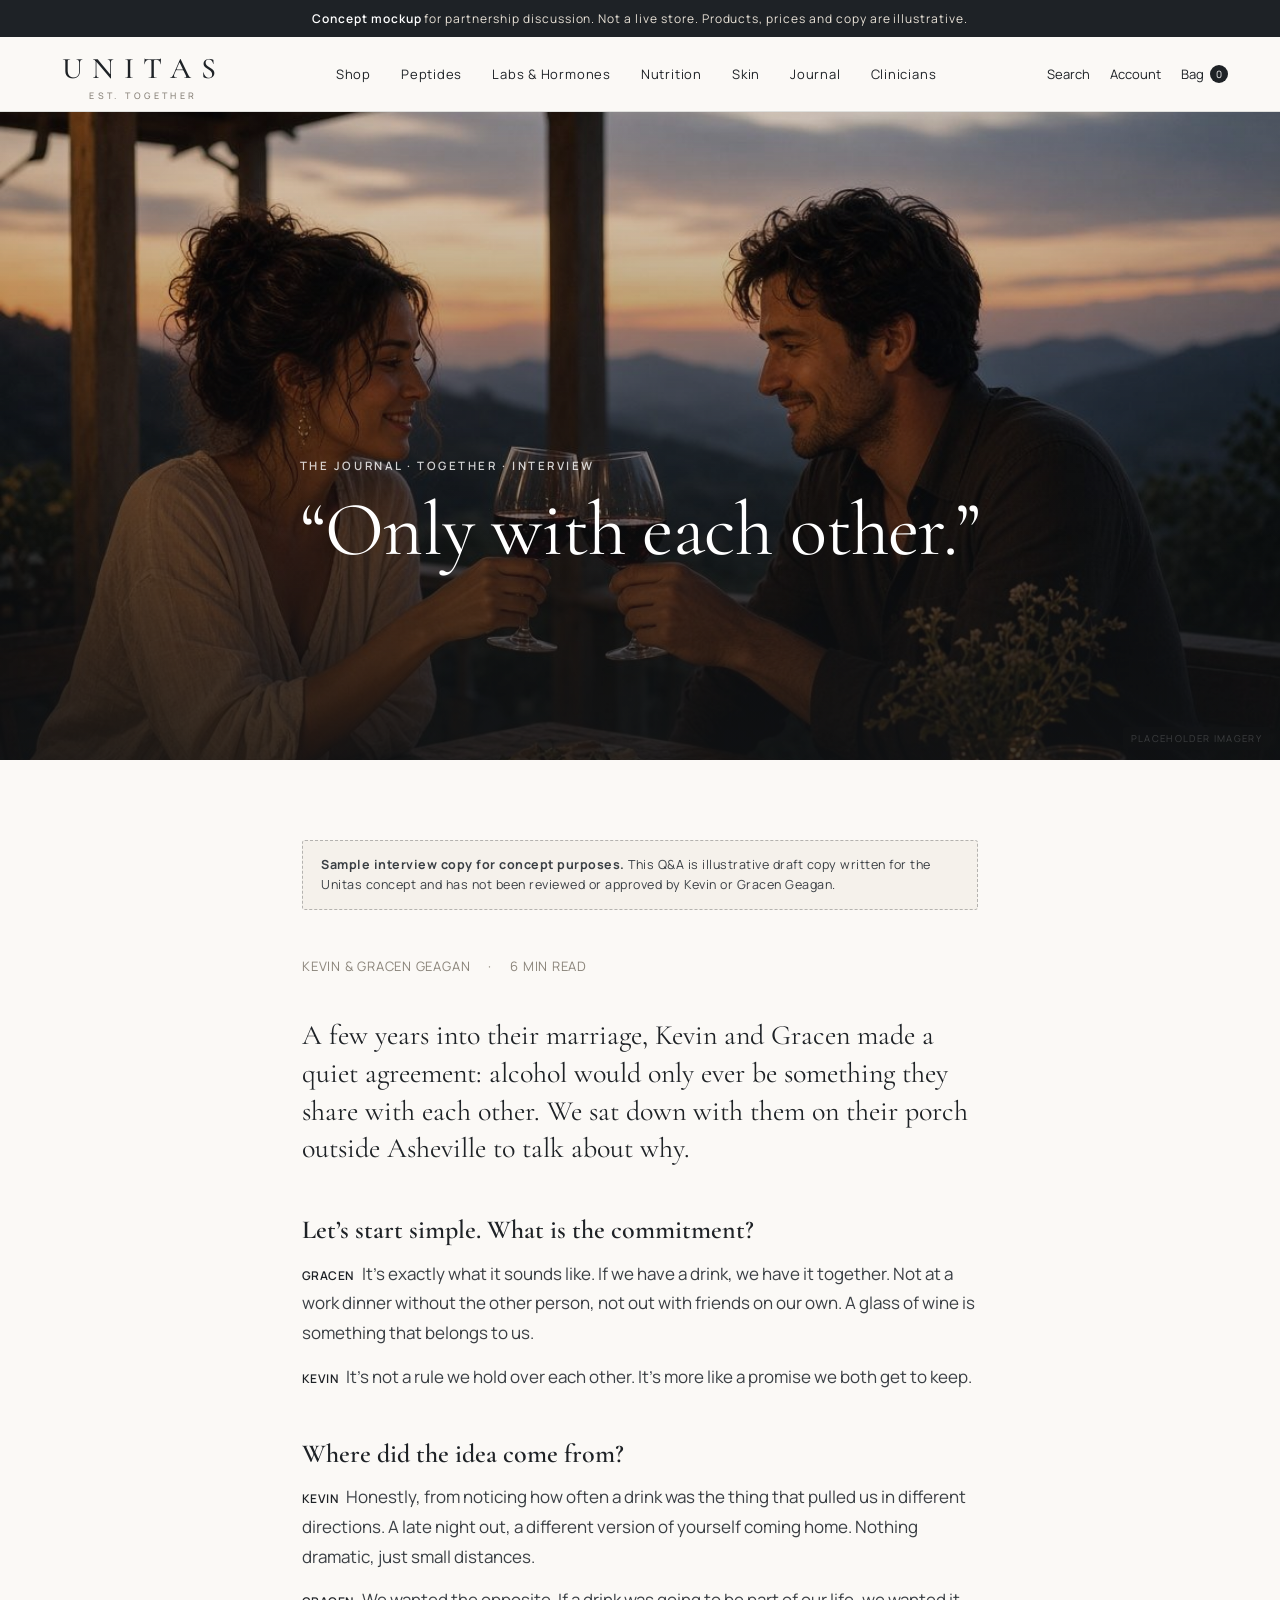
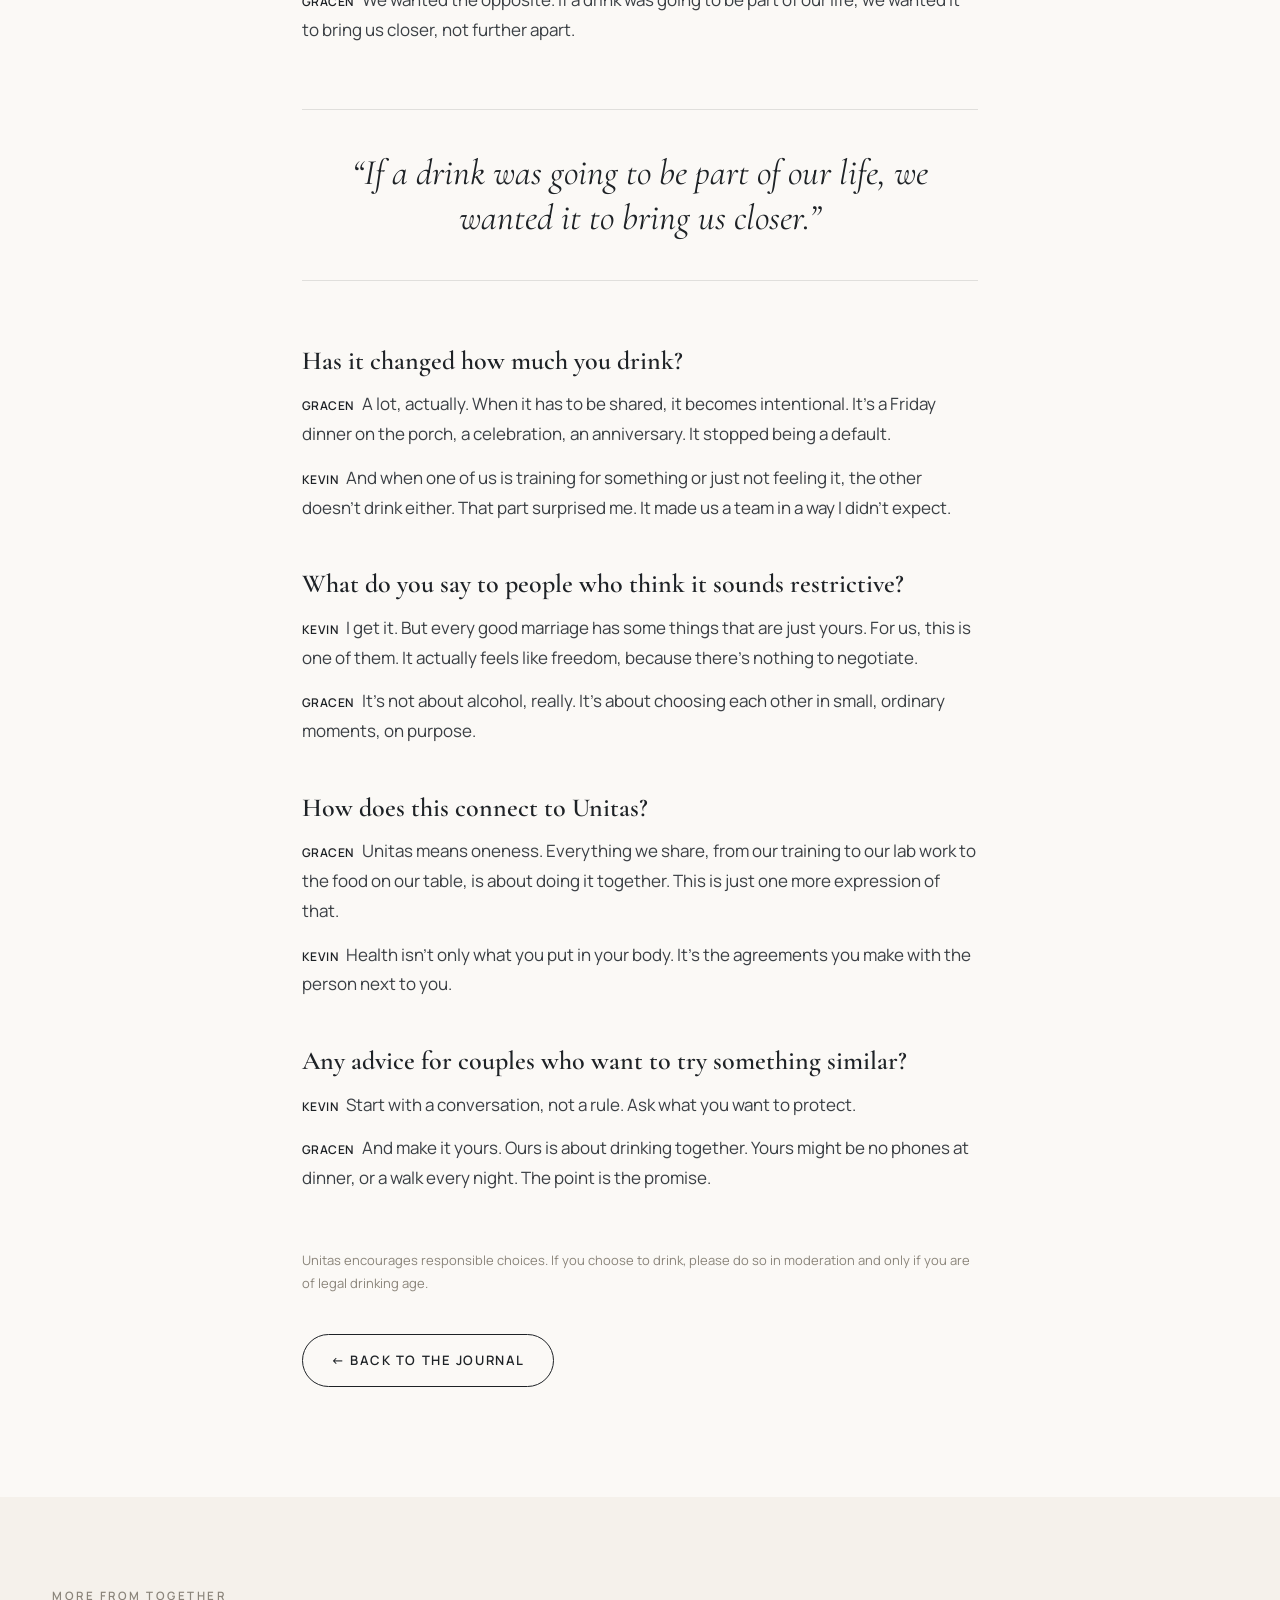
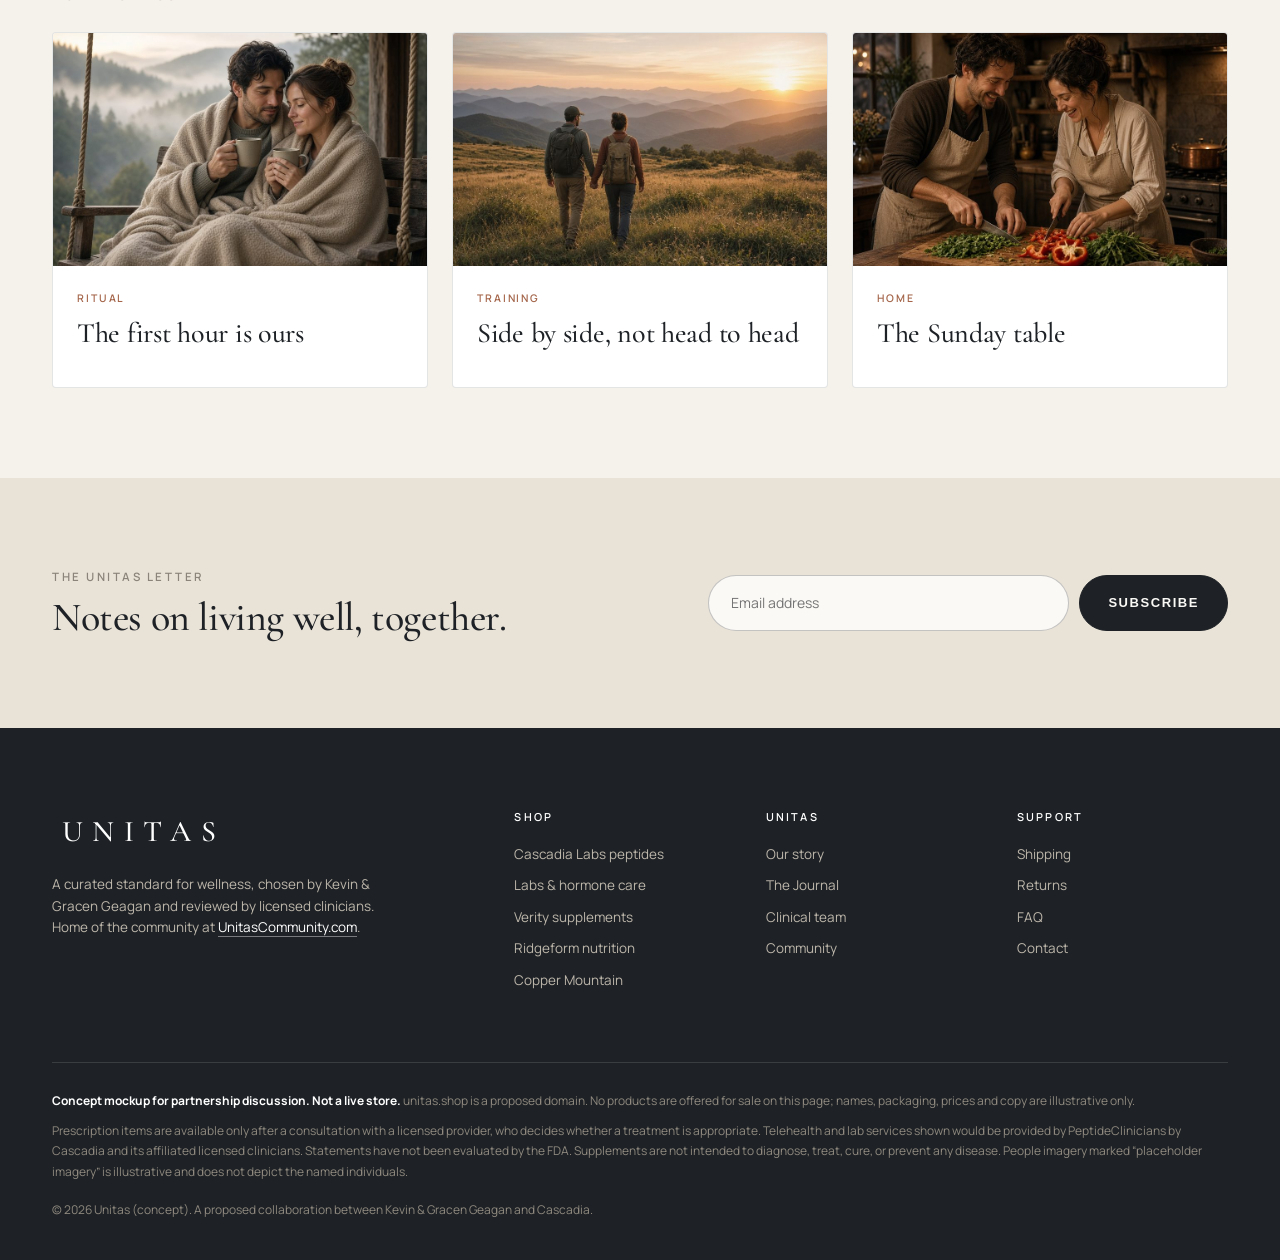
==== journal/together.html @ 26665a1e "Unitas concept mockup" ====
<!doctype html>
<html lang="en"><head>
<meta charset="utf-8"><meta name="viewport" content="width=device-width,initial-scale=1">
<meta name="robots" content="noindex,nofollow">
<title>“Only with each other.” · Kevin & Gracen · Unitas Journal (concept)</title>
<meta name="description" content="Unitas: a curated wellness concept. Concept mockup for partnership discussion.">
<link rel="preconnect" href="https://fonts.googleapis.com"><link rel="preconnect" href="https://fonts.gstatic.com" crossorigin>
<link href="https://fonts.googleapis.com/css2?family=Cormorant+Garamond:ital,wght@0,400;0,500;0,600;1,400;1,500&family=Manrope:wght@400;500;600&display=swap" rel="stylesheet">
<link rel="stylesheet" href="../styles.css">
<link rel="icon" href="data:image/svg+xml,%3Csvg xmlns='http://www.w3.org/2000/svg' viewBox='0 0 64 64'%3E%3Crect width='64' height='64' rx='14' fill='%231E2226'/%3E%3Ctext x='32' y='44' font-family='Georgia' font-size='34' fill='%23F5F1EB' text-anchor='middle'%3EU%3C/text%3E%3C/svg%3E">
</head><body>
<div class="concept"><b>Concept mockup</b> for partnership discussion. Not a live store. Products, prices and copy are illustrative.</div>
<header class="nav"><div class="wrap">
  <a class="logo" href="../index.html">UNITAS<small>EST. TOGETHER</small></a>
  <nav><a href="../index.html#shop">Shop</a><a href="../index.html#peptides">Peptides</a><a href="../index.html#labs">Labs &amp; Hormones</a><a href="../index.html#nutrition">Nutrition</a><a href="../index.html#skin">Skin</a><a href="../index.html#journal">Journal</a><a href="../index.html#team">Clinicians</a></nav>
  <div class="icons"><a href="#">Search</a><a href="#">Account</a><a class="cart" href="#">Bag <span>0</span></a></div>
</div></header>

<section class="article-hero"><img src="../img/journal-together.jpg" alt="A couple sharing a candlelit dinner on a porch at dusk">
<div class="wrap"><div class="eyebrow">The Journal · Together · Interview</div><h1>“Only with each other.”</h1></div><span class="ph">Placeholder imagery</span></section>
<article class="article">
<div class="samplebox"><b>Sample interview copy for concept purposes.</b> This Q&amp;A is illustrative draft copy written for the Unitas concept and has not been reviewed or approved by Kevin or Gracen Geagan.</div>
<div class="byline"><span>KEVIN &amp; GRACEN GEAGAN</span><span>·</span><span>6 MIN READ</span></div>
<p class="intro">A few years into their marriage, Kevin and Gracen made a quiet agreement: alcohol would only ever be something they share with each other. We sat down with them on their porch outside Asheville to talk about why.</p>

<p class="q">Let’s start simple. What is the commitment?</p>
<p class="a"><b>Gracen</b>It’s exactly what it sounds like. If we have a drink, we have it together. Not at a work dinner without the other person, not out with friends on our own. A glass of wine is something that belongs to us.</p>
<p class="a"><b>Kevin</b>It’s not a rule we hold over each other. It’s more like a promise we both get to keep.</p>

<p class="q">Where did the idea come from?</p>
<p class="a"><b>Kevin</b>Honestly, from noticing how often a drink was the thing that pulled us in different directions. A late night out, a different version of yourself coming home. Nothing dramatic, just small distances.</p>
<p class="a"><b>Gracen</b>We wanted the opposite. If a drink was going to be part of our life, we wanted it to bring us closer, not further apart.</p>

<div class="pull">“If a drink was going to be part of our life, we wanted it to bring us closer.”</div>

<p class="q">Has it changed how much you drink?</p>
<p class="a"><b>Gracen</b>A lot, actually. When it has to be shared, it becomes intentional. It’s a Friday dinner on the porch, a celebration, an anniversary. It stopped being a default.</p>
<p class="a"><b>Kevin</b>And when one of us is training for something or just not feeling it, the other doesn’t drink either. That part surprised me. It made us a team in a way I didn’t expect.</p>

<p class="q">What do you say to people who think it sounds restrictive?</p>
<p class="a"><b>Kevin</b>I get it. But every good marriage has some things that are just yours. For us, this is one of them. It actually feels like freedom, because there’s nothing to negotiate.</p>
<p class="a"><b>Gracen</b>It’s not about alcohol, really. It’s about choosing each other in small, ordinary moments, on purpose.</p>

<p class="q">How does this connect to Unitas?</p>
<p class="a"><b>Gracen</b>Unitas means oneness. Everything we share, from our training to our lab work to the food on our table, is about doing it together. This is just one more expression of that.</p>
<p class="a"><b>Kevin</b>Health isn’t only what you put in your body. It’s the agreements you make with the person next to you.</p>

<p class="q">Any advice for couples who want to try something similar?</p>
<p class="a"><b>Kevin</b>Start with a conversation, not a rule. Ask what you want to protect.</p>
<p class="a"><b>Gracen</b>And make it yours. Ours is about drinking together. Yours might be no phones at dinner, or a walk every night. The point is the promise.</p>

<p class="a" style="margin-top:56px;font-size:13px;color:var(--stone)">Unitas encourages responsible choices. If you choose to drink, please do so in moderation and only if you are of legal drinking age.</p>
<div style="margin-top:40px"><a class="btn btn-ghost" href="../index.html#journal">← Back to the Journal</a></div>
</article>
<section class="more"><div class="wrap"><div class="eyebrow" style="margin-bottom:26px">More from Together</div>
<div class="more grid3" style="padding:0;background:none">
<a class="jfeature" href="#"><div class="im"><img src="../img/journal-morning.jpg" alt=""></div><div class="tx" style="padding:24px"><div class="tag">Ritual</div><h3 style="font-size:28px">The first hour is ours</h3></div></a>
<a class="jfeature" href="#"><div class="im"><img src="../img/journal-trail.jpg" alt=""></div><div class="tx" style="padding:24px"><div class="tag">Training</div><h3 style="font-size:28px">Side by side, not head to head</h3></div></a>
<a class="jfeature" href="#"><div class="im"><img src="../img/journal-kitchen.jpg" alt=""></div><div class="tx" style="padding:24px"><div class="tag">Home</div><h3 style="font-size:28px">The Sunday table</h3></div></a>
</div></div></section>

<section class="news"><div class="wrap">
  <div><div class="eyebrow">The Unitas Letter</div><h2 style="font-size:40px;margin-top:10px">Notes on living well, together.</h2></div>
  <form onsubmit="event.preventDefault();this.querySelector('button').textContent='Thank you';"><input type="email" placeholder="Email address" aria-label="Email address"><button class="btn btn-dark" type="submit">Subscribe</button></form>
</div></section>
<footer><div class="wrap">
  <div class="cols">
    <div><a class="logo" href="../index.html">UNITAS</a><p style="margin-top:18px;max-width:340px">A curated standard for wellness, chosen by Kevin &amp; Gracen Geagan and reviewed by licensed clinicians. Home of the community at <a href="https://unitascommunity.com" style="color:#fff;border-bottom:1px solid rgba(255,255,255,.4)">UnitasCommunity.com</a>.</p></div>
    <div><h5>Shop</h5><ul><li>Cascadia Labs peptides</li><li>Labs &amp; hormone care</li><li>Verity supplements</li><li>Ridgeform nutrition</li><li>Copper Mountain</li></ul></div>
    <div><h5>Unitas</h5><ul><li>Our story</li><li>The Journal</li><li>Clinical team</li><li>Community</li></ul></div>
    <div><h5>Support</h5><ul><li>Shipping</li><li>Returns</li><li>FAQ</li><li>Contact</li></ul></div>
  </div>
  <div class="legal">
    <p><b style="color:#fff">Concept mockup for partnership discussion. Not a live store.</b> unitas.shop is a proposed domain. No products are offered for sale on this page; names, packaging, prices and copy are illustrative only.</p>
    <p>Prescription items are available only after a consultation with a licensed provider, who decides whether a treatment is appropriate. Telehealth and lab services shown would be provided by PeptideClinicians by Cascadia and its affiliated licensed clinicians. Statements have not been evaluated by the FDA. Supplements are not intended to diagnose, treat, cure, or prevent any disease. People imagery marked “placeholder imagery” is illustrative and does not depict the named individuals.</p>
    <p style="margin-top:18px">© 2026 Unitas (concept). A proposed collaboration between Kevin &amp; Gracen Geagan and Cascadia.</p>
  </div>
</div></footer>
<script>
const io=new IntersectionObserver(es=>es.forEach(e=>{if(e.isIntersecting){e.target.classList.add('in');io.unobserve(e.target)}}),{threshold:.12});
document.querySelectorAll('.reveal').forEach(el=>io.observe(el));
</script>
</body></html>
---- styles.css ----
:root{
  --bone:#F5F1EB; --paper:#FBF9F6; --sand:#E9E2D7; --stone:#8A847A; --ink:#1E2226; --ink2:#3A3F44;
  --slate:#56605E; --copper:#A4654A; --navy:#093260; --line:rgba(30,34,38,.12);
  --serif:"Cormorant Garamond",Georgia,serif; --sans:"Manrope",system-ui,-apple-system,Segoe UI,sans-serif;
}
*{box-sizing:border-box;margin:0;padding:0}
html{scroll-behavior:smooth}
body{background:var(--paper);color:var(--ink);font-family:var(--sans);font-size:16px;line-height:1.6;-webkit-font-smoothing:antialiased}
img{display:block;max-width:100%}
a{color:inherit;text-decoration:none}
.wrap{max-width:1240px;margin:0 auto;padding:0 32px}
.eyebrow{font-size:11.5px;letter-spacing:.22em;text-transform:uppercase;color:var(--stone);font-weight:600}
h1,h2,h3,h4{font-family:var(--serif);font-weight:500;letter-spacing:-.01em;line-height:1.05}
h2{font-size:clamp(36px,4.4vw,58px)}
h3{font-size:28px}
p.lede{font-size:18px;color:var(--ink2);max-width:560px}
.btn{display:inline-flex;align-items:center;gap:10px;padding:15px 28px;border-radius:999px;font-size:13px;letter-spacing:.12em;text-transform:uppercase;font-weight:600;transition:all .3s ease;border:1px solid var(--ink)}
.btn-dark{background:var(--ink);color:var(--paper)}
.btn-dark:hover{background:transparent;color:var(--ink)}
.btn-light{border-color:rgba(255,255,255,.7);color:#fff}
.btn-light:hover{background:#fff;color:var(--ink)}
.btn-ghost{background:transparent}
.btn-ghost:hover{background:var(--ink);color:var(--paper)}
.ph{position:absolute;right:10px;bottom:10px;font-size:9.5px;letter-spacing:.14em;text-transform:uppercase;background:rgba(20,22,24,.45);color:rgba(255,255,255,.85);padding:4px 8px;border-radius:3px;backdrop-filter:blur(4px)}
.rel{position:relative}

/* concept banner */
.concept{background:var(--ink);color:#E9E2D7;font-size:12px;letter-spacing:.08em;text-align:center;padding:9px 16px}
.concept b{color:#fff;font-weight:600}

/* nav */
header.nav{position:sticky;top:0;z-index:50;background:rgba(251,249,246,.88);backdrop-filter:saturate(1.4) blur(14px);border-bottom:1px solid var(--line)}
.nav .wrap{display:flex;align-items:center;justify-content:space-between;height:74px}
.logo{font-family:var(--serif);font-size:30px;letter-spacing:.32em;font-weight:500;padding-left:.32em}
.logo small{display:block;font-family:var(--sans);font-size:9px;letter-spacing:.38em;color:var(--stone);text-align:center;margin-top:-4px}
.nav nav{display:flex;gap:30px;font-size:13px;letter-spacing:.06em}
.nav nav a{position:relative;padding:4px 0}
.nav nav a:after{content:"";position:absolute;left:0;bottom:-2px;width:0;height:1px;background:var(--ink);transition:width .3s}
.nav nav a:hover:after{width:100%}
.nav .icons{display:flex;gap:20px;align-items:center;font-size:13px}
.cart{display:inline-flex;align-items:center;gap:6px}
.cart span{background:var(--ink);color:#fff;border-radius:50%;width:18px;height:18px;font-size:10px;display:grid;place-items:center}

/* hero */
.hero{position:relative;min-height:88vh;display:flex;align-items:flex-end;color:#fff;overflow:hidden}
.hero img.bg{position:absolute;inset:0;width:100%;height:100%;object-fit:cover;object-position:60% 40%;transform:scale(1.04);animation:slowzoom 18s ease-out forwards}
@keyframes slowzoom{to{transform:scale(1)}}
.hero:before{content:"";position:absolute;inset:0;background:linear-gradient(90deg,rgba(18,20,22,.62) 0%,rgba(18,20,22,.25) 45%,rgba(18,20,22,0) 70%),linear-gradient(0deg,rgba(18,20,22,.45),transparent 40%);z-index:1}
.hero .wrap{position:relative;z-index:2;padding-bottom:96px;width:100%}
.hero .eyebrow{color:rgba(255,255,255,.8)}
.hero h1{font-size:clamp(54px,8vw,112px);margin:18px 0 22px;max-width:760px;font-weight:400}
.hero h1 em{font-style:italic}
.hero p{font-size:19px;max-width:500px;color:rgba(255,255,255,.88);margin-bottom:34px}
.hero .ctas{display:flex;gap:14px;flex-wrap:wrap}
.hero .btn-dark{background:#fff;color:var(--ink);border-color:#fff}
.hero .btn-dark:hover{background:transparent;color:#fff}

/* marquee brands */
.brands{border-bottom:1px solid var(--line);background:var(--bone)}
.brands .wrap{display:flex;justify-content:space-between;align-items:center;gap:24px;padding-top:26px;padding-bottom:26px;flex-wrap:wrap}
.brands span{font-family:var(--serif);font-size:22px;color:var(--ink2);letter-spacing:.06em}
.brands span.sans{font-family:var(--sans);font-size:14px;letter-spacing:.32em;font-weight:500}
.brands .dot{width:4px;height:4px;border-radius:50%;background:var(--stone);opacity:.5}

section{padding:120px 0}
.sec-head{display:flex;justify-content:space-between;align-items:flex-end;gap:40px;margin-bottom:56px;flex-wrap:wrap}
.sec-head h2{margin-top:14px;max-width:640px}
.sec-head p{max-width:420px;color:var(--ink2)}

/* categories */
.cats{display:grid;grid-template-columns:repeat(5,1fr);gap:18px}
.cat{position:relative;border-radius:4px;overflow:hidden;aspect-ratio:3/4;background:var(--sand)}
.cat img{width:100%;height:100%;object-fit:cover;transition:transform 1.2s cubic-bezier(.2,.7,.2,1)}
.cat:hover img{transform:scale(1.06)}
.cat .lab{position:absolute;left:0;right:0;bottom:0;padding:22px 20px;color:#fff;background:linear-gradient(0deg,rgba(18,20,22,.7),transparent)}
.cat .lab h4{font-size:26px}
.cat .lab small{font-size:11px;letter-spacing:.18em;text-transform:uppercase;opacity:.85}

/* founders */
.founders{background:var(--bone)}
.split{display:grid;grid-template-columns:1.1fr 1fr;gap:80px;align-items:center}
.split .img{border-radius:4px;overflow:hidden;position:relative}
.split .img img{width:100%;aspect-ratio:4/3.4;object-fit:cover}
.sig{font-family:var(--serif);font-style:italic;font-size:30px;margin-top:28px}
.stats{display:flex;gap:44px;margin-top:40px;padding-top:30px;border-top:1px solid var(--line)}
.stats b{font-family:var(--serif);font-size:42px;font-weight:500;display:block;line-height:1}
.stats small{font-size:12px;letter-spacing:.1em;text-transform:uppercase;color:var(--stone)}

/* product grid */
.grid{display:grid;grid-template-columns:repeat(4,1fr);gap:22px}
.card{background:#fff;border:1px solid var(--line);border-radius:4px;overflow:hidden;transition:transform .4s,box-shadow .4s;display:flex;flex-direction:column}
.card:hover{transform:translateY(-4px);box-shadow:0 20px 40px -24px rgba(30,34,38,.35)}
.card .thumb{background:linear-gradient(180deg,#F1ECE4,#E6DED2);aspect-ratio:1/1;display:grid;place-items:center;position:relative}
.card .thumb svg{height:78%}
.card .body{padding:20px 20px 22px;display:flex;flex-direction:column;flex:1}
.card .body h4{font-size:24px;margin-bottom:4px}
.card .body .kind{font-size:11px;letter-spacing:.16em;text-transform:uppercase;color:var(--stone);margin-bottom:10px}
.card .body p{font-size:13.5px;color:var(--ink2);flex:1}
.card .row{display:flex;justify-content:space-between;align-items:center;margin-top:16px;padding-top:14px;border-top:1px solid var(--line);font-size:14px}
.card .row a{font-size:11px;letter-spacing:.16em;text-transform:uppercase;font-weight:600;border-bottom:1px solid var(--ink);padding-bottom:2px}
.badge{position:absolute;top:12px;left:12px;font-size:9.5px;letter-spacing:.16em;text-transform:uppercase;background:var(--ink);color:#fff;padding:5px 8px;border-radius:2px}
.notice{margin-top:34px;font-size:13px;color:var(--ink2);border-left:2px solid var(--copper);padding:12px 18px;background:var(--bone);max-width:880px}
.banner-img{border-radius:4px;overflow:hidden;margin-bottom:44px;position:relative}
.banner-img img{width:100%;aspect-ratio:21/8;object-fit:cover}
.banner-img .cap{position:absolute;left:36px;bottom:30px;color:var(--ink);background:rgba(251,249,246,.85);backdrop-filter:blur(8px);padding:18px 24px;border-radius:3px;max-width:420px}
.banner-img .cap b{font-family:var(--serif);font-size:26px;font-weight:500;display:block}
.banner-img .cap small{font-size:13px;color:var(--ink2)}

/* PeptideClinicians */
.pc{background:#EEF2F6}
.pc .brandmark{display:flex;align-items:center;gap:14px;color:var(--navy)}
.pc .brandmark img{width:58px}
.pc .brandmark strong{font-family:var(--serif);font-size:34px;font-weight:600;letter-spacing:.005em;display:block;line-height:1}
.pc .brandmark small{font-size:12px;letter-spacing:.2em;text-transform:uppercase;color:#4d6280}
.pc h2{color:var(--navy)}
.pc .svc{display:grid;grid-template-columns:repeat(3,1fr);gap:20px;margin-top:50px}
.pc .s{background:#fff;border:1px solid #c9d3e0;border-radius:4px;padding:30px 28px}
.pc .s h4{font-size:26px;color:var(--navy);margin:10px 0 8px}
.pc .s p{font-size:14px;color:#3b4a5e}
.pc .s .price{margin-top:18px;font-size:14px;color:var(--navy);font-weight:600}
.pc .btn-navy{background:var(--navy);color:#fff;border-color:var(--navy)}
.pc .btn-navy:hover{background:transparent;color:var(--navy)}
.steps{display:flex;gap:30px;margin-top:34px;flex-wrap:wrap}
.steps div{flex:1;min-width:150px;border-top:1px solid #c9d3e0;padding-top:14px;font-size:14px;color:#3b4a5e}
.steps b{display:block;font-family:var(--serif);font-size:22px;color:var(--navy);font-weight:600}

/* brand blocks */
.brandblock .split{grid-template-columns:1fr 1fr}
.brandblock.alt{background:var(--bone)}
.wordmark{font-family:var(--serif);font-size:44px;letter-spacing:.2em;font-weight:500}
.wordmark.sans{font-family:var(--sans);font-size:30px;letter-spacing:.42em;font-weight:500}
.plist{margin-top:30px;border-top:1px solid var(--line)}
.plist div{display:flex;justify-content:space-between;align-items:baseline;padding:16px 0;border-bottom:1px solid var(--line);gap:20px}
.plist b{font-weight:600;font-size:15px}
.plist small{display:block;color:var(--stone);font-size:13px;font-weight:400}
.plist span{font-size:14px;white-space:nowrap}

/* copper */
.copper{background:#1F2226;color:#EDE6DC}
.copper .eyebrow{color:#C79A82}
.copper h2 em{color:#D3A387;font-style:italic}
.copper p.lede{color:#CFC7BC}
.copper .btn{border-color:#EDE6DC;color:#EDE6DC}
.copper .btn:hover{background:#EDE6DC;color:#1F2226}
.copper .img img{aspect-ratio:1/1}

/* ugc */
.ugc{display:grid;grid-template-columns:repeat(4,1fr);gap:16px}
.ugc .tile{position:relative;border-radius:6px;overflow:hidden;aspect-ratio:9/14}
.ugc .tile img{width:100%;height:100%;object-fit:cover;transition:transform 1s}
.ugc .tile:hover img{transform:scale(1.05)}
.ugc .tile .meta{position:absolute;left:14px;right:14px;bottom:14px;color:#fff;font-size:13px;text-shadow:0 1px 8px rgba(0,0,0,.4)}
.ugc .tile .meta b{display:block;font-weight:600}
.ugc .tile:before{content:"";position:absolute;inset:0;background:linear-gradient(0deg,rgba(0,0,0,.55),transparent 45%);z-index:1}
.ugc .tile .meta,.ugc .tile .play,.ugc .tile .handle{z-index:2}
.play{position:absolute;top:14px;right:14px;width:38px;height:38px;border-radius:50%;background:rgba(255,255,255,.25);backdrop-filter:blur(6px);display:grid;place-items:center}
.handle{position:absolute;top:16px;left:14px;color:#fff;font-size:12px;font-weight:600;letter-spacing:.04em}

/* journal */
.journal{background:var(--bone)}
.jgrid{display:grid;grid-template-columns:1.5fr 1fr;gap:28px}
.jfeature{background:#fff;border-radius:4px;overflow:hidden;border:1px solid var(--line);display:flex;flex-direction:column}
.jfeature .im{position:relative}
.jfeature img{width:100%;aspect-ratio:16/10;object-fit:cover}
.jfeature .tx{padding:34px 36px 38px}
.jfeature h3{font-size:40px;margin:12px 0 14px}
.jfeature p{color:var(--ink2)}
.jfeature .read{display:inline-block;margin-top:22px;font-size:12px;letter-spacing:.16em;text-transform:uppercase;font-weight:600;border-bottom:1px solid var(--ink);padding-bottom:3px}
.jside{display:flex;flex-direction:column;gap:22px}
.jcard{display:grid;grid-template-columns:150px 1fr;gap:20px;background:#fff;border:1px solid var(--line);border-radius:4px;overflow:hidden;align-items:center}
.jcard .im{position:relative;height:100%}
.jcard img{width:100%;height:100%;min-height:150px;object-fit:cover}
.jcard .tx{padding:18px 20px 18px 0}
.jcard h4{font-size:23px;margin:6px 0}
.jcard p{font-size:13px;color:var(--ink2)}
.tag{font-size:10.5px;letter-spacing:.18em;text-transform:uppercase;color:var(--copper);font-weight:600}

/* team */
.team{display:grid;grid-template-columns:1fr 1fr;gap:36px}
.member{display:grid;grid-template-columns:1fr;gap:26px;padding:0 0 34px;overflow:hidden;border:1px solid var(--line);border-radius:4px;background:#fff}
.member .im{overflow:hidden;aspect-ratio:4/3;position:relative;background:var(--ink)}
.member > div:last-child{padding:0 34px}
.member img{width:100%;height:100%;object-fit:cover;object-position:center 22%}
.member h3{font-size:32px}
.member .role{font-size:11.5px;letter-spacing:.16em;text-transform:uppercase;color:var(--copper);font-weight:600;margin:8px 0 14px}
.member p{font-size:14.5px;color:var(--ink2)}
.member ul{list-style:none;margin-top:14px;display:flex;flex-wrap:wrap;gap:8px}
.member li{font-size:11.5px;border:1px solid var(--line);padding:5px 10px;border-radius:99px;color:var(--ink2)}

/* testimonials */
.quotes{display:grid;grid-template-columns:repeat(3,1fr);gap:28px}
.quote{padding:34px;border-top:1px solid var(--ink)}
.quote p{font-family:var(--serif);font-size:24px;line-height:1.3}
.quote small{display:block;margin-top:18px;font-size:12px;letter-spacing:.12em;text-transform:uppercase;color:var(--stone)}
.sample{font-size:11px;letter-spacing:.14em;text-transform:uppercase;color:var(--stone);margin-top:26px;text-align:center}

/* community */
.community{position:relative;color:#fff;text-align:center;padding:150px 0;overflow:hidden}
.community img{position:absolute;inset:0;width:100%;height:100%;object-fit:cover}
.community:before{content:"";position:absolute;inset:0;background:rgba(20,22,24,.55);z-index:1}
.community .wrap{position:relative;z-index:2}
.community h2{font-size:clamp(40px,5.5vw,72px);margin:16px auto 20px;max-width:820px;font-weight:400}
.community p{max-width:560px;margin:0 auto 34px;color:rgba(255,255,255,.85);font-size:18px}
.community .eyebrow{color:rgba(255,255,255,.75)}

/* newsletter */
.news{background:var(--sand);padding:90px 0}
.news .wrap{display:flex;justify-content:space-between;align-items:center;gap:40px;flex-wrap:wrap}
.news form{display:flex;gap:10px;flex:1;max-width:520px}
.news input{flex:1;padding:16px 22px;border-radius:999px;border:1px solid rgba(30,34,38,.25);background:var(--paper);font:inherit;font-size:14px}

footer{background:var(--ink);color:#BDB6AB;padding:80px 0 40px;font-size:13.5px}
footer .cols{display:grid;grid-template-columns:2fr 1fr 1fr 1fr;gap:40px;margin-bottom:60px}
footer h5{font-size:11px;letter-spacing:.2em;text-transform:uppercase;color:#fff;margin-bottom:18px;font-weight:600}
footer li{list-style:none;margin-bottom:10px}
footer .logo{color:#fff}
footer .legal{border-top:1px solid rgba(255,255,255,.12);padding-top:28px;font-size:12px;line-height:1.7;color:#8f897f}
footer .legal p+p{margin-top:10px}

/* reveal */
.reveal{opacity:0;transform:translateY(24px);transition:opacity 1s ease,transform 1s ease}
.reveal.in{opacity:1;transform:none}

/* article page */
.article-hero{position:relative;height:72vh;min-height:480px;color:#fff;display:flex;align-items:flex-end;overflow:hidden}
.article-hero img{position:absolute;inset:0;width:100%;height:100%;object-fit:cover}
.article-hero:before{content:"";position:absolute;inset:0;background:linear-gradient(0deg,rgba(18,20,22,.7),rgba(18,20,22,.05) 60%);z-index:1}
.article-hero .wrap{position:relative;z-index:2;padding-bottom:70px}
.article-hero h1{font-size:clamp(44px,6vw,84px);font-weight:400;max-width:900px;margin-top:14px}
.article-hero .eyebrow{color:rgba(255,255,255,.8)}
.article{max-width:740px;margin:0 auto;padding:80px 32px 110px}
.article .samplebox{font-size:12.5px;letter-spacing:.04em;background:var(--bone);border:1px dashed rgba(30,34,38,.3);padding:14px 18px;border-radius:3px;margin-bottom:46px;color:var(--ink2)}
.article .intro{font-family:var(--serif);font-size:28px;line-height:1.35;margin-bottom:46px}
.article .q{font-family:var(--serif);font-size:26px;font-weight:600;margin:46px 0 12px;line-height:1.25}
.article .a{font-size:17px;color:var(--ink2);line-height:1.75}
.article .a b{color:var(--ink);font-weight:600;letter-spacing:.04em;font-size:12px;text-transform:uppercase;margin-right:8px}
.article .a+.a{margin-top:14px}
.pull{font-family:var(--serif);font-style:italic;font-size:36px;line-height:1.25;text-align:center;margin:64px 0;padding:40px 0;border-top:1px solid var(--line);border-bottom:1px solid var(--line)}
.byline{display:flex;gap:18px;align-items:center;font-size:13px;color:var(--stone);margin-bottom:40px;letter-spacing:.06em}
.more{background:var(--bone);padding:90px 0}
.more .grid3{display:grid;grid-template-columns:repeat(3,1fr);gap:24px}

@media(max-width:1080px){
  .cats{grid-template-columns:repeat(3,1fr)}
  .grid{grid-template-columns:repeat(3,1fr)}
  .split,.brandblock .split{grid-template-columns:1fr;gap:44px}
  .jgrid,.team{grid-template-columns:1fr}
  .pc .svc{grid-template-columns:1fr 1fr}
  .nav nav{display:none}
}
@media(max-width:720px){
  .wrap{padding:0 20px}
  section{padding:80px 0}
  .cats,.grid,.ugc{grid-template-columns:1fr 1fr}
  .quotes,.pc .svc,.more .grid3{grid-template-columns:1fr}
  .member{grid-template-columns:1fr}
  .jcard{grid-template-columns:110px 1fr}
  footer .cols{grid-template-columns:1fr 1fr}
  .banner-img .cap{position:static;max-width:none}
  .banner-img img{aspect-ratio:16/9}
}
html,body{overflow-x:hidden}
.article-hero:before{background:linear-gradient(0deg,rgba(18,20,22,.82),rgba(18,20,22,.35) 55%,rgba(18,20,22,.1))}
.article-hero img{object-position:center 30%}
@media(max-width:720px){
  .nav .icons a:not(.cart){display:none}
  .hero{min-height:92vh}
  .hero img.bg{object-position:72% 40%}
  .hero:before{background:linear-gradient(0deg,rgba(18,20,22,.75) 0%,rgba(18,20,22,.35) 55%,rgba(18,20,22,.1))}
  .brands .dot{display:none}
  .brands .wrap{justify-content:center;gap:14px 26px}
  .brands span{font-size:18px}
}
.member .im{aspect-ratio:1/1}
.member img{object-position:center top}
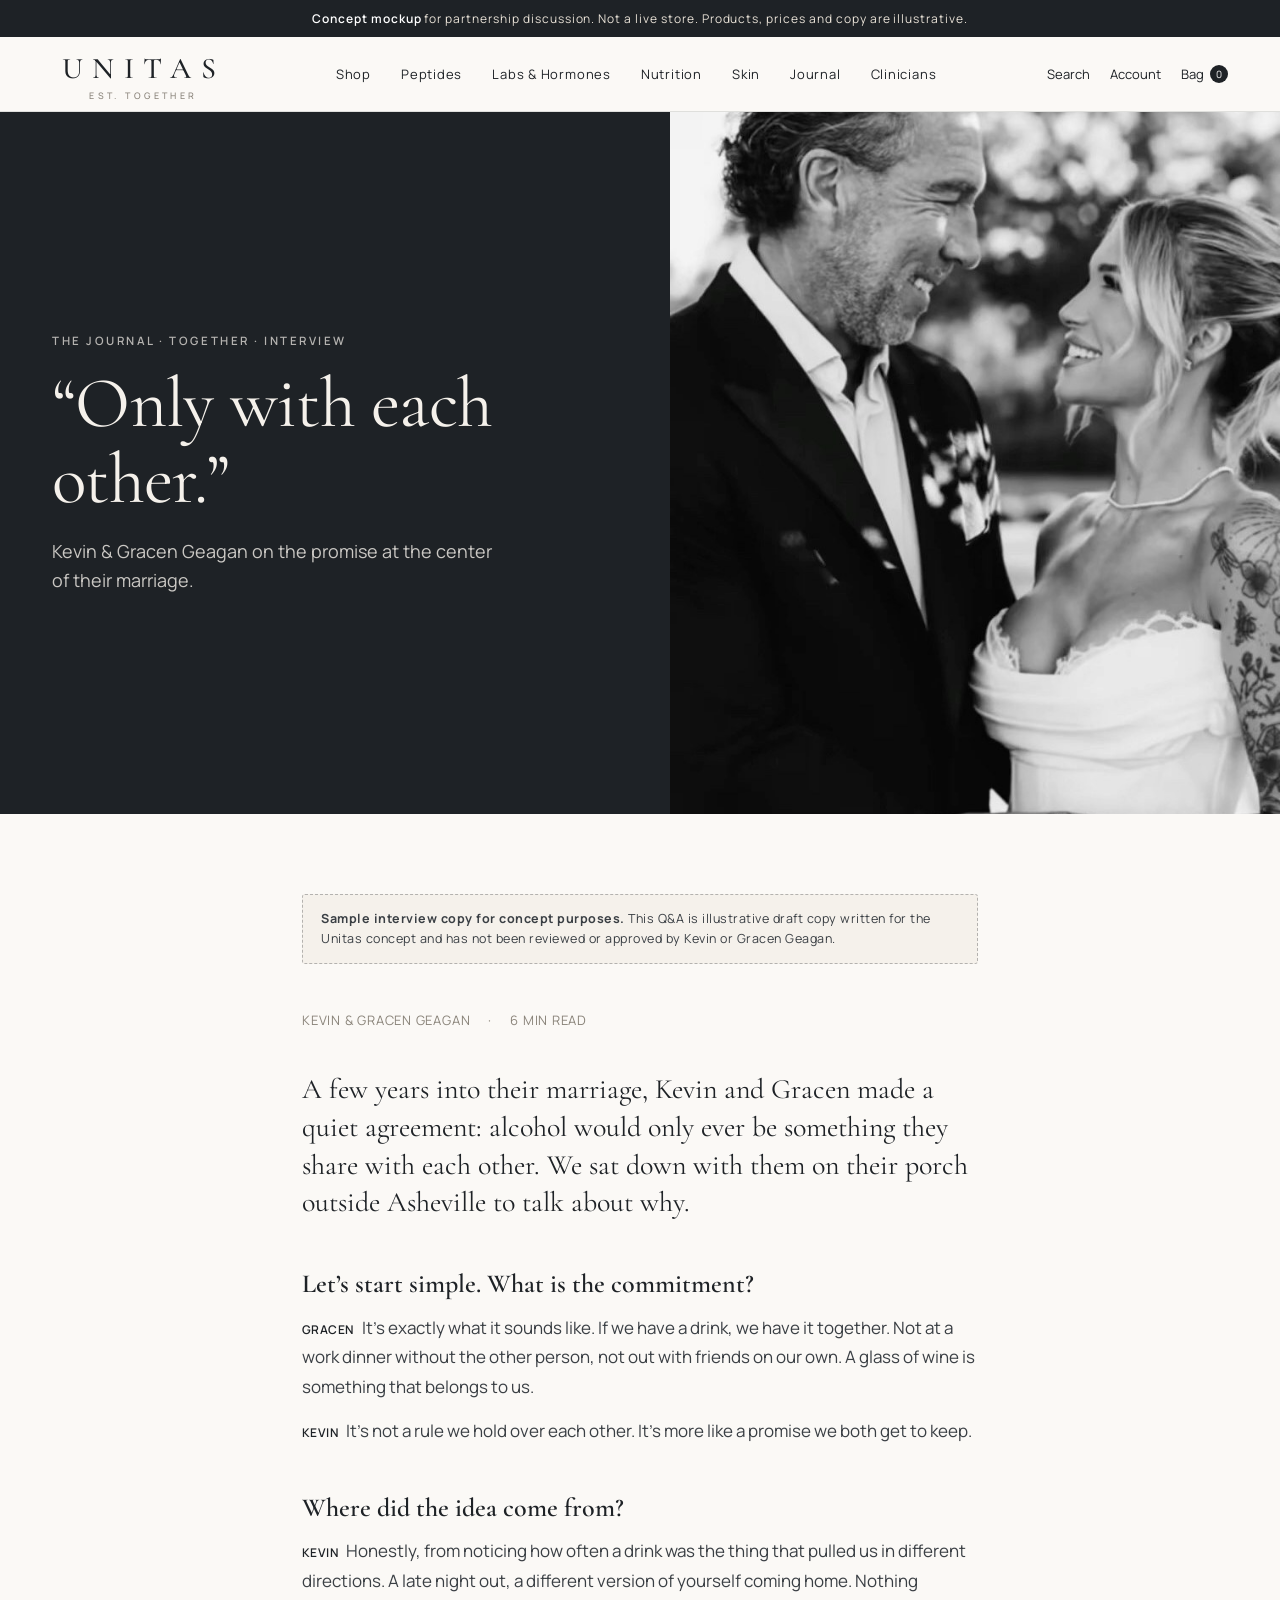
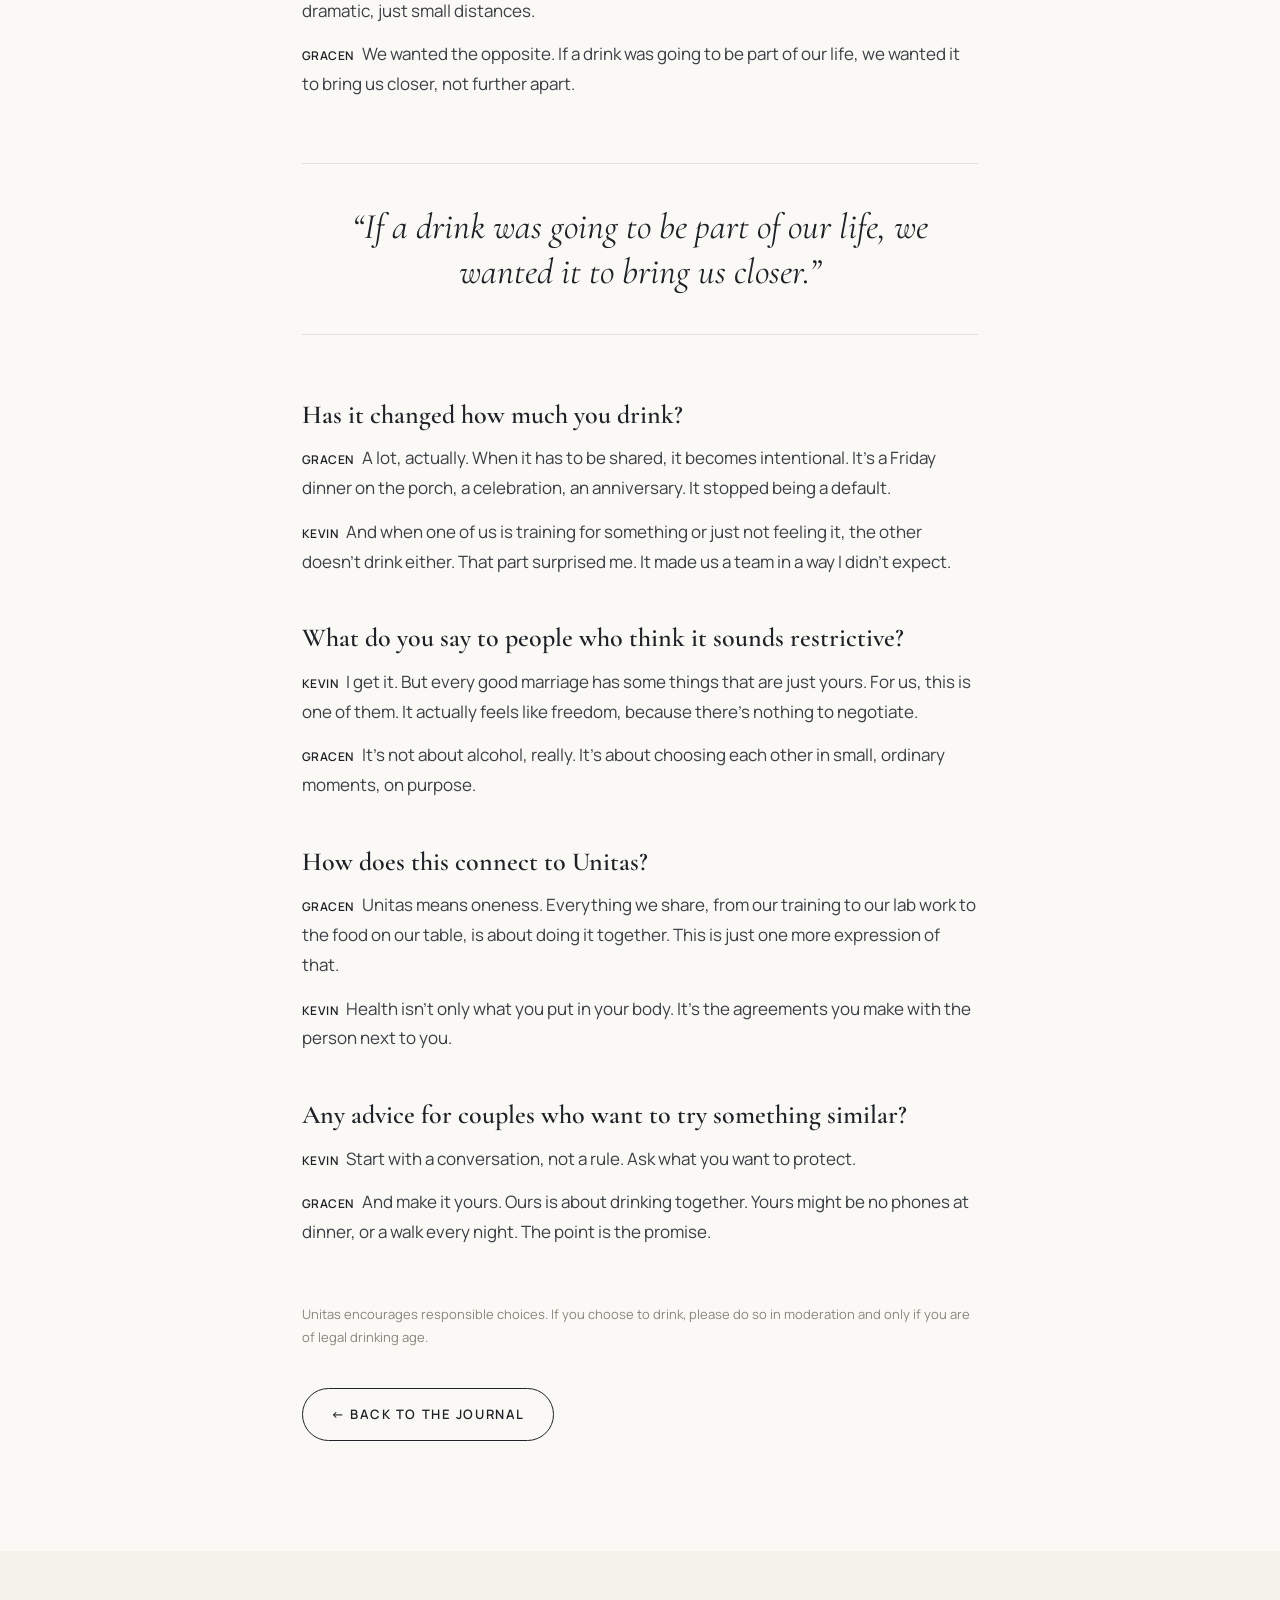
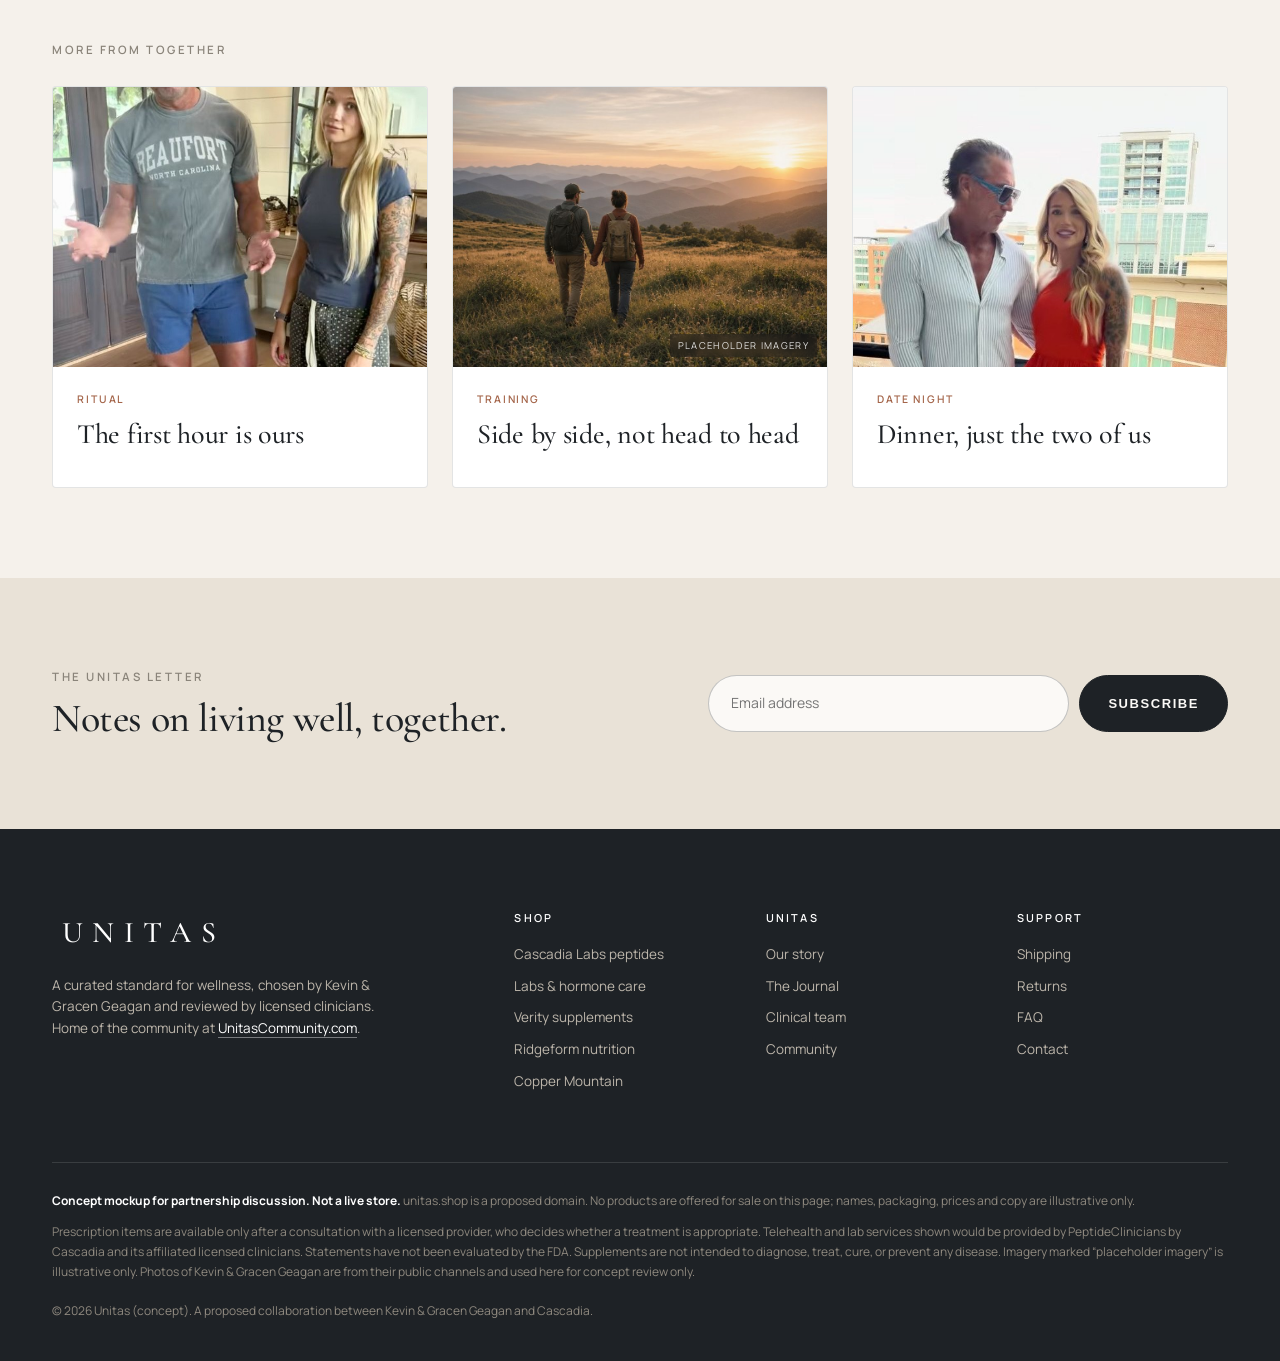
==== commit e6714e9e: "Use real photos of Kevin & Gracen" ====
--- a/journal/together.html
+++ b/journal/together.html
@@ -16,8 +16,7 @@
   <div class="icons"><a href="#">Search</a><a href="#">Account</a><a class="cart" href="#">Bag <span>0</span></a></div>
 </div></header>
 
-<section class="article-hero"><img src="../img/journal-together.jpg" alt="A couple sharing a candlelit dinner on a porch at dusk">
-<div class="wrap"><div class="eyebrow">The Journal · Together · Interview</div><h1>“Only with each other.”</h1></div><span class="ph">Placeholder imagery</span></section>
+<section class="article-split"><div class="tx"><div class="inner"><div class="eyebrow">The Journal · Together · Interview</div><h1>“Only with each other.”</h1><p>Kevin &amp; Gracen Geagan on the promise at the center of their marriage.</p></div></div><div class="im"><img src="../img/kevin-gracen-wedding.jpg" alt="Kevin and Gracen Geagan on their wedding day"></div></section>
 <article class="article">
 <div class="samplebox"><b>Sample interview copy for concept purposes.</b> This Q&amp;A is illustrative draft copy written for the Unitas concept and has not been reviewed or approved by Kevin or Gracen Geagan.</div>
 <div class="byline"><span>KEVIN &amp; GRACEN GEAGAN</span><span>·</span><span>6 MIN READ</span></div>
@@ -54,9 +53,9 @@
 </article>
 <section class="more"><div class="wrap"><div class="eyebrow" style="margin-bottom:26px">More from Together</div>
 <div class="more grid3" style="padding:0;background:none">
-<a class="jfeature" href="#"><div class="im"><img src="../img/journal-morning.jpg" alt=""></div><div class="tx" style="padding:24px"><div class="tag">Ritual</div><h3 style="font-size:28px">The first hour is ours</h3></div></a>
-<a class="jfeature" href="#"><div class="im"><img src="../img/journal-trail.jpg" alt=""></div><div class="tx" style="padding:24px"><div class="tag">Training</div><h3 style="font-size:28px">Side by side, not head to head</h3></div></a>
-<a class="jfeature" href="#"><div class="im"><img src="../img/journal-kitchen.jpg" alt=""></div><div class="tx" style="padding:24px"><div class="tag">Home</div><h3 style="font-size:28px">The Sunday table</h3></div></a>
+<a class="jfeature" href="#"><div class="im"><img src="../img/journal-home-kg.jpg" alt="Kevin and Gracen at home" style="object-position:center 25%"></div><div class="tx" style="padding:24px"><div class="tag">Ritual</div><h3 style="font-size:28px">The first hour is ours</h3></div></a>
+<a class="jfeature" href="#"><div class="im rel"><img src="../img/journal-trail.jpg" alt=""><span class="ph">Placeholder imagery</span></div><div class="tx" style="padding:24px"><div class="tag">Training</div><h3 style="font-size:28px">Side by side, not head to head</h3></div></a>
+<a class="jfeature" href="#"><div class="im"><img src="../img/journal-dinner-kg.jpg" alt="Kevin and Gracen dressed for dinner" style="object-position:center 20%"></div><div class="tx" style="padding:24px"><div class="tag">Date night</div><h3 style="font-size:28px">Dinner, just the two of us</h3></div></a>
 </div></div></section>
 
 <section class="news"><div class="wrap">
@@ -72,7 +71,7 @@
   </div>
   <div class="legal">
     <p><b style="color:#fff">Concept mockup for partnership discussion. Not a live store.</b> unitas.shop is a proposed domain. No products are offered for sale on this page; names, packaging, prices and copy are illustrative only.</p>
-    <p>Prescription items are available only after a consultation with a licensed provider, who decides whether a treatment is appropriate. Telehealth and lab services shown would be provided by PeptideClinicians by Cascadia and its affiliated licensed clinicians. Statements have not been evaluated by the FDA. Supplements are not intended to diagnose, treat, cure, or prevent any disease. People imagery marked “placeholder imagery” is illustrative and does not depict the named individuals.</p>
+    <p>Prescription items are available only after a consultation with a licensed provider, who decides whether a treatment is appropriate. Telehealth and lab services shown would be provided by PeptideClinicians by Cascadia and its affiliated licensed clinicians. Statements have not been evaluated by the FDA. Supplements are not intended to diagnose, treat, cure, or prevent any disease. Imagery marked “placeholder imagery” is illustrative only. Photos of Kevin &amp; Gracen Geagan are from their public channels and used here for concept review only.</p>
     <p style="margin-top:18px">© 2026 Unitas (concept). A proposed collaboration between Kevin &amp; Gracen Geagan and Cascadia.</p>
   </div>
 </div></footer>
--- a/styles.css
+++ b/styles.css
@@ -273,3 +273,31 @@
 }
 .member .im{aspect-ratio:1/1}
 .member img{object-position:center top}
+/* split hero with real photo */
+.hero-split{display:grid;grid-template-columns:1fr 1fr;min-height:calc(100vh - 110px);align-items:stretch;background:#1E2226;color:#F5F1EB}
+.hero-split:before{display:none}
+.hero-split .hero-text{display:flex;align-items:center;padding:80px 0}
+.hero-split .inner{padding:0 64px 0 max(32px,calc((100vw - 1240px)/2 + 32px));max-width:720px}
+.hero-split h1{font-size:clamp(54px,6.6vw,104px);margin:20px 0 24px;font-weight:400}
+.hero-split p{font-size:18px;color:rgba(245,241,235,.82);max-width:460px;margin-bottom:36px}
+.hero-split .hero-img{position:relative;overflow:hidden}
+.hero-split .hero-img img{position:absolute;inset:0;width:100%;height:100%;object-fit:cover;object-position:center 25%;animation:slowzoom 18s ease-out forwards;transform:scale(1.04)}
+.credit{position:absolute;left:18px;bottom:16px;font-size:10.5px;letter-spacing:.18em;text-transform:uppercase;color:rgba(255,255,255,.85);z-index:2}
+.founders-img img{aspect-ratio:4/5!important;object-position:center 30%}
+.split .founders-img{max-width:520px;justify-self:center;width:100%}
+.jfeature img{aspect-ratio:4/3}
+.article-split{display:grid;grid-template-columns:1.1fr 1fr;background:#1E2226;color:#F5F1EB;min-height:78vh}
+.article-split .tx{display:flex;align-items:center}
+.article-split .inner{padding:80px 64px 80px max(32px,calc((100vw - 1240px)/2 + 32px))}
+.article-split h1{font-size:clamp(46px,5.6vw,86px);font-weight:400;margin:16px 0 20px}
+.article-split p{color:rgba(245,241,235,.8);font-size:18px;max-width:440px}
+.article-split .eyebrow{color:rgba(245,241,235,.7)}
+.article-split .im{position:relative;overflow:hidden;min-height:420px}
+.article-split .im img{position:absolute;inset:0;width:100%;height:100%;object-fit:cover;object-position:center 30%}
+@media(max-width:900px){
+  .hero-split,.article-split{grid-template-columns:1fr}
+  .hero-split .hero-img{min-height:72vh;order:-1}
+  .hero-split .inner,.article-split .inner{padding:48px 24px}
+  .article-split .im{min-height:60vh;order:-1}
+}
+.hero-split,.article-split{padding:0!important}
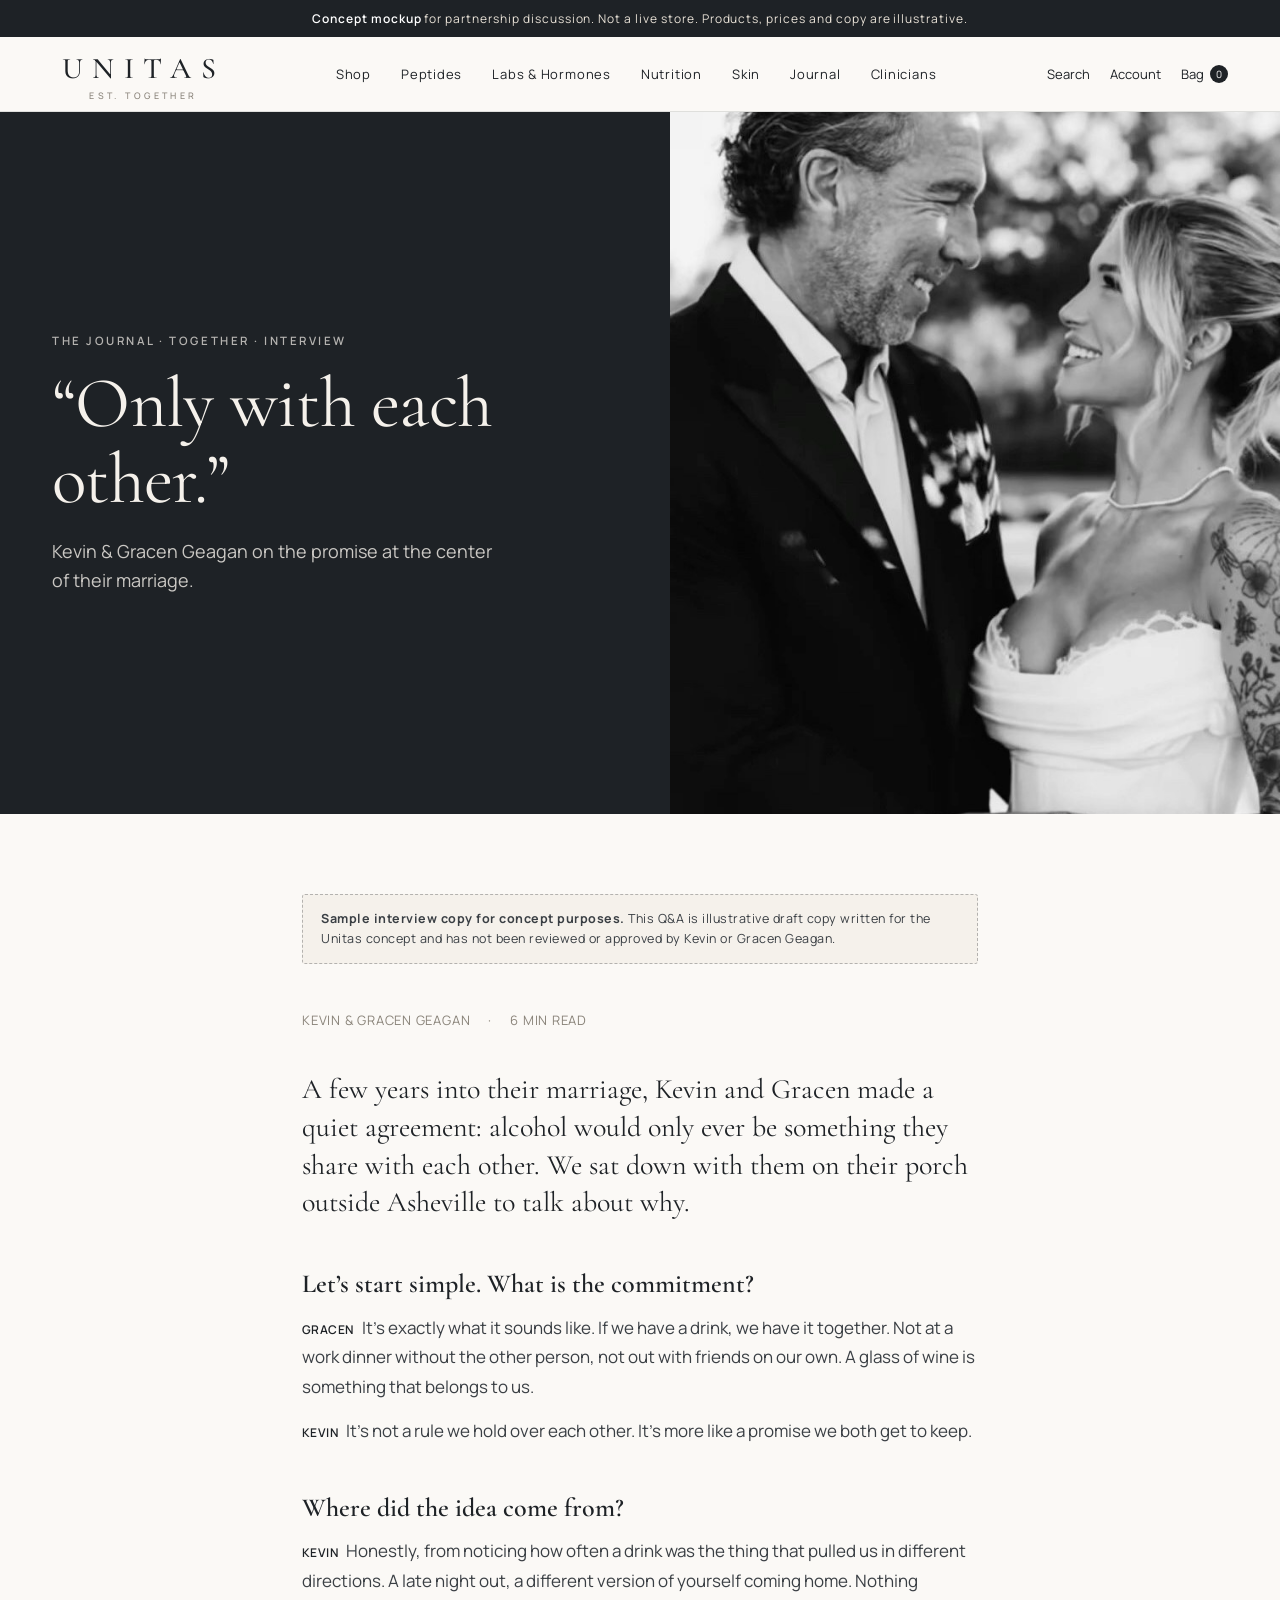
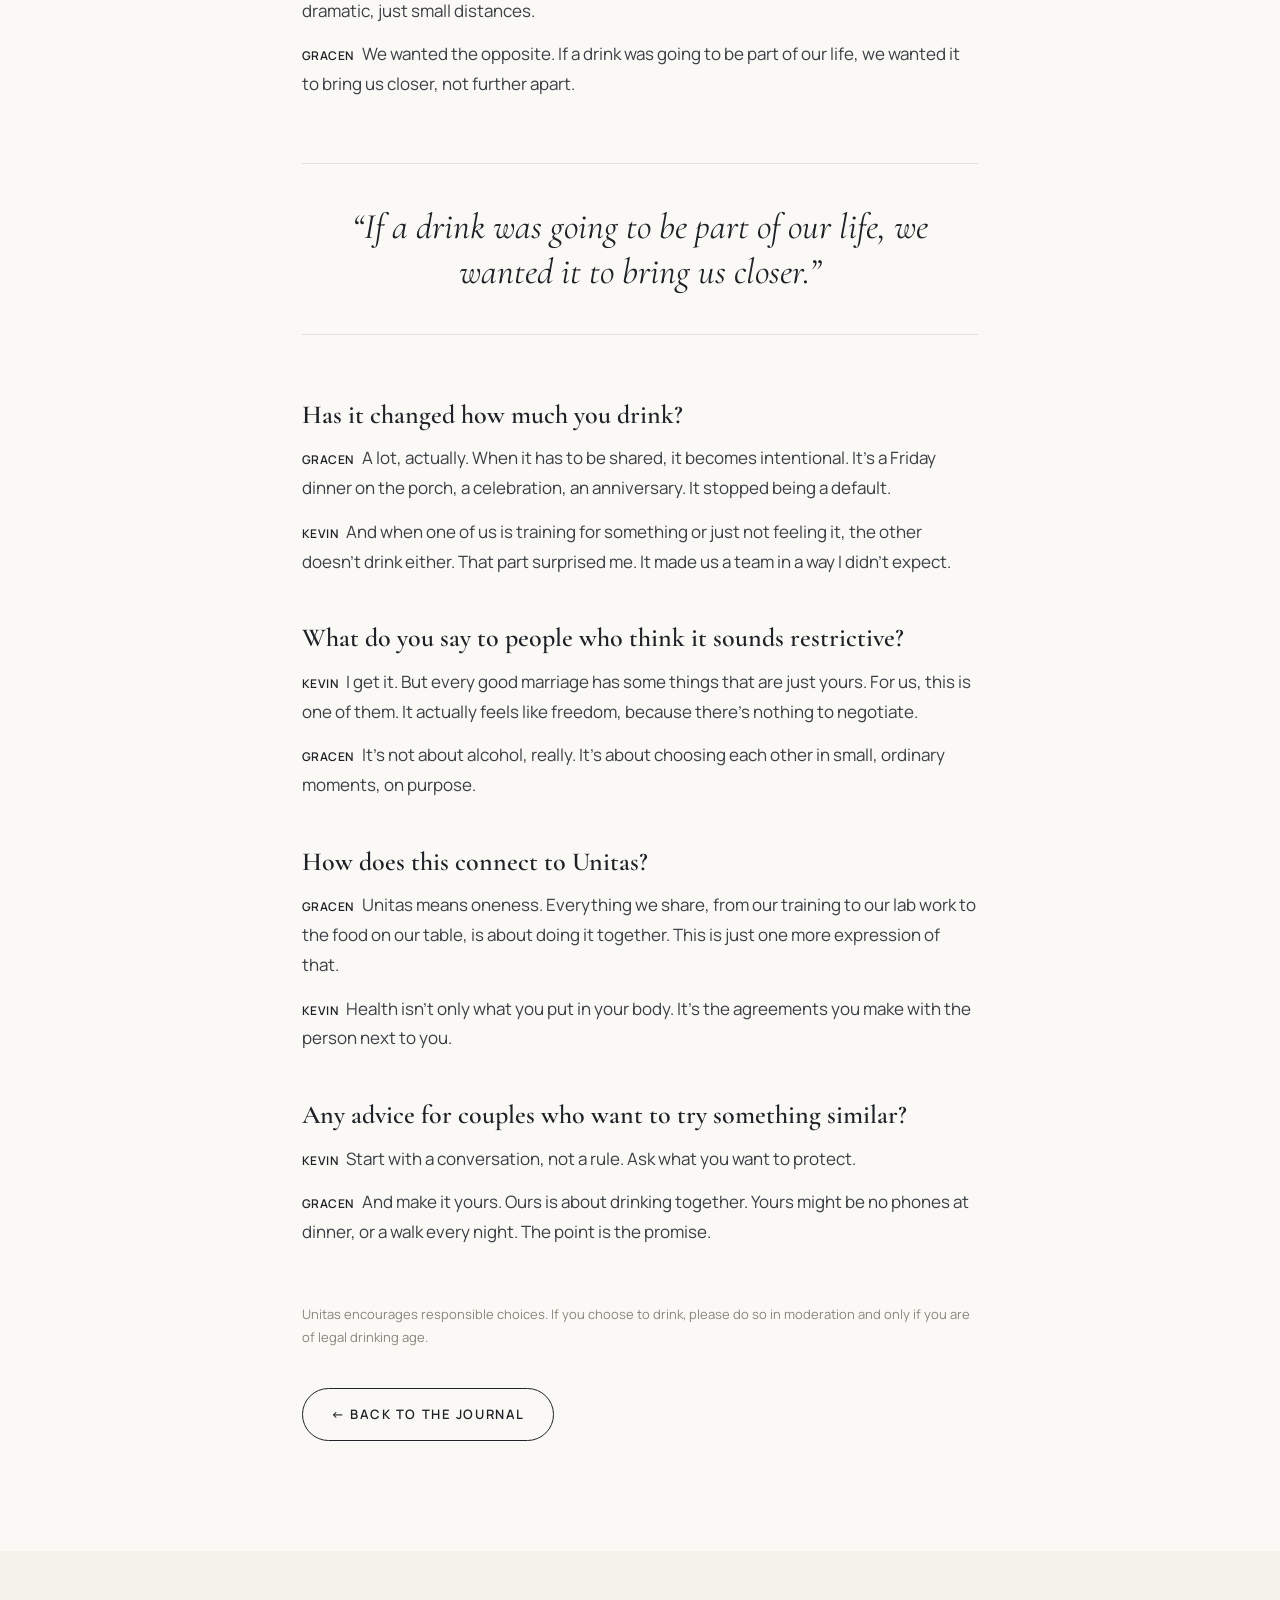
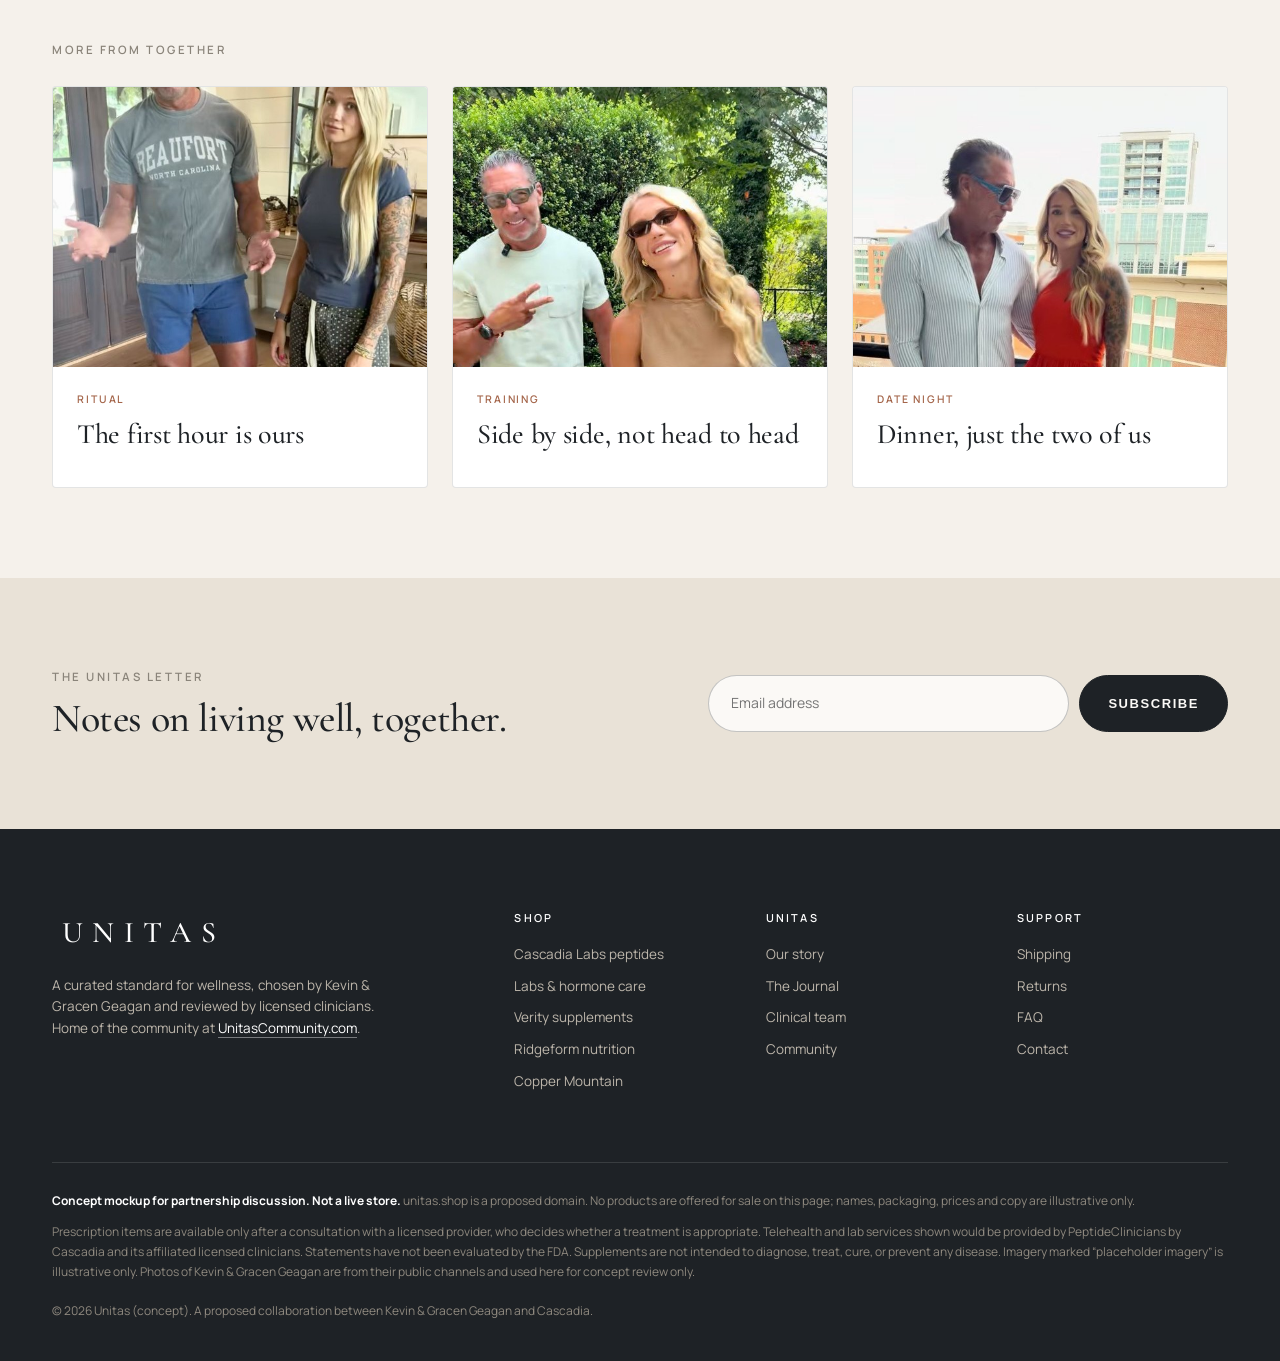
==== commit 75f34227: "Add Kevin & Gracen bikes photo to founders" ====
--- a/journal/together.html
+++ b/journal/together.html
@@ -54,7 +54,7 @@
 <section class="more"><div class="wrap"><div class="eyebrow" style="margin-bottom:26px">More from Together</div>
 <div class="more grid3" style="padding:0;background:none">
 <a class="jfeature" href="#"><div class="im"><img src="../img/journal-home-kg.jpg" alt="Kevin and Gracen at home" style="object-position:center 25%"></div><div class="tx" style="padding:24px"><div class="tag">Ritual</div><h3 style="font-size:28px">The first hour is ours</h3></div></a>
-<a class="jfeature" href="#"><div class="im rel"><img src="../img/journal-trail.jpg" alt=""><span class="ph">Placeholder imagery</span></div><div class="tx" style="padding:24px"><div class="tag">Training</div><h3 style="font-size:28px">Side by side, not head to head</h3></div></a>
+<a class="jfeature" href="#"><div class="im"><img src="../img/kevin-gracen-garden.jpg" alt="Kevin and Gracen Geagan" style="object-position:center 20%"></div><div class="tx" style="padding:24px"><div class="tag">Training</div><h3 style="font-size:28px">Side by side, not head to head</h3></div></a>
 <a class="jfeature" href="#"><div class="im"><img src="../img/journal-dinner-kg.jpg" alt="Kevin and Gracen dressed for dinner" style="object-position:center 20%"></div><div class="tx" style="padding:24px"><div class="tag">Date night</div><h3 style="font-size:28px">Dinner, just the two of us</h3></div></a>
 </div></div></section>
 
--- a/styles.css
+++ b/styles.css
@@ -301,3 +301,4 @@
   .article-split .im{min-height:60vh;order:-1}
 }
 .hero-split,.article-split{padding:0!important}
+.founders-img img{aspect-ratio:2/3!important;object-position:center top}
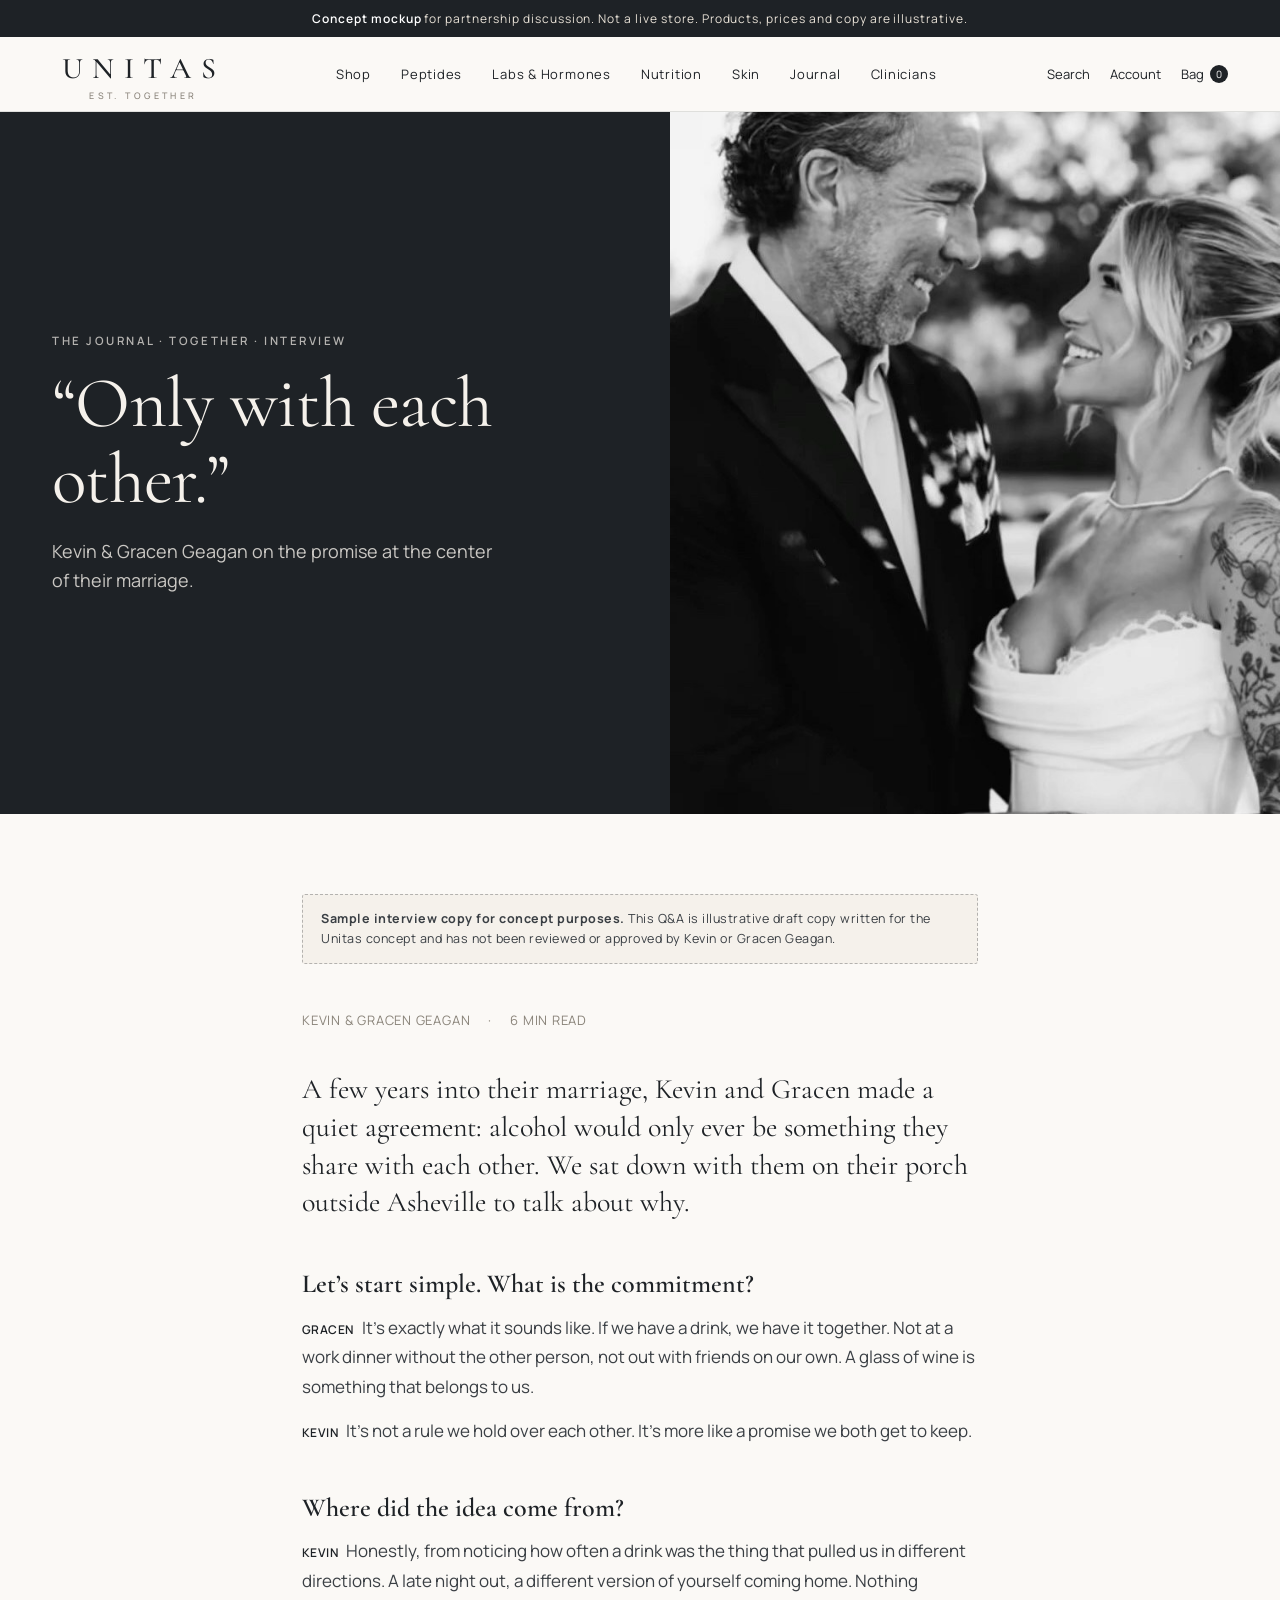
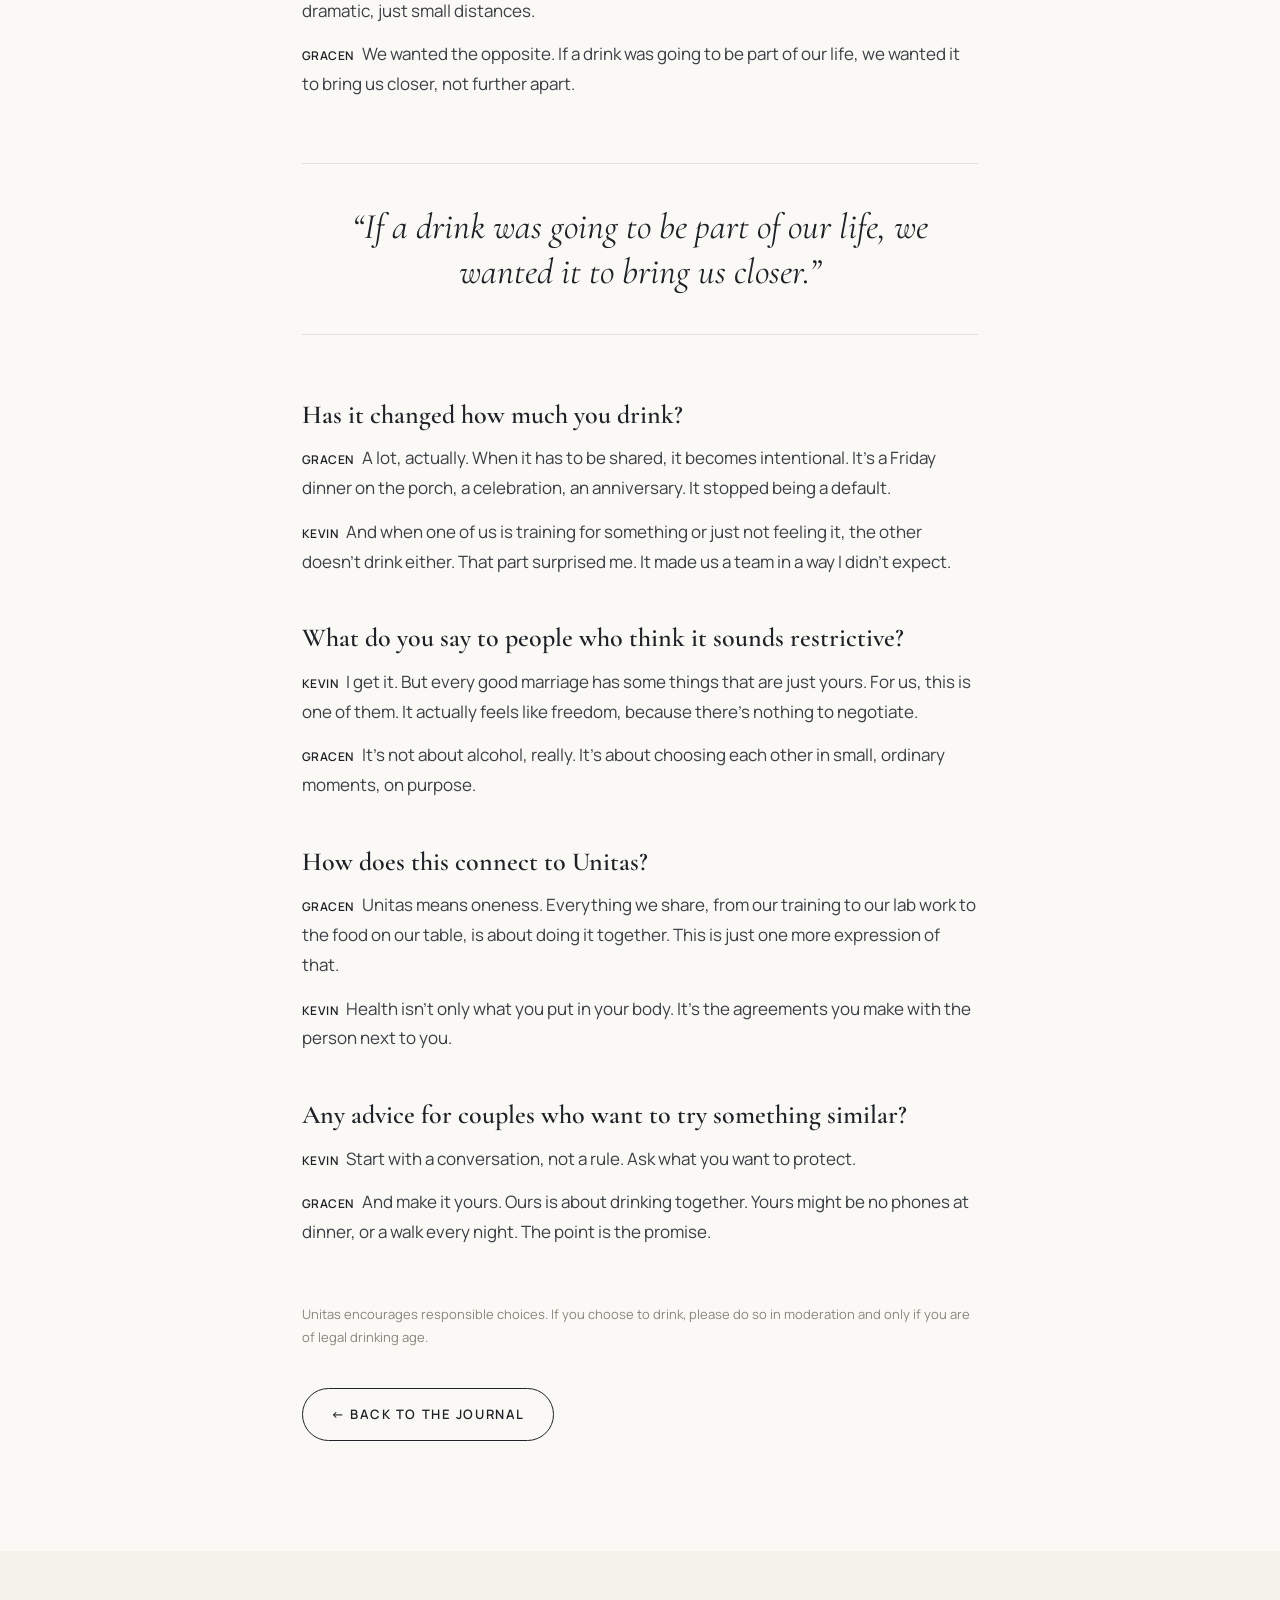
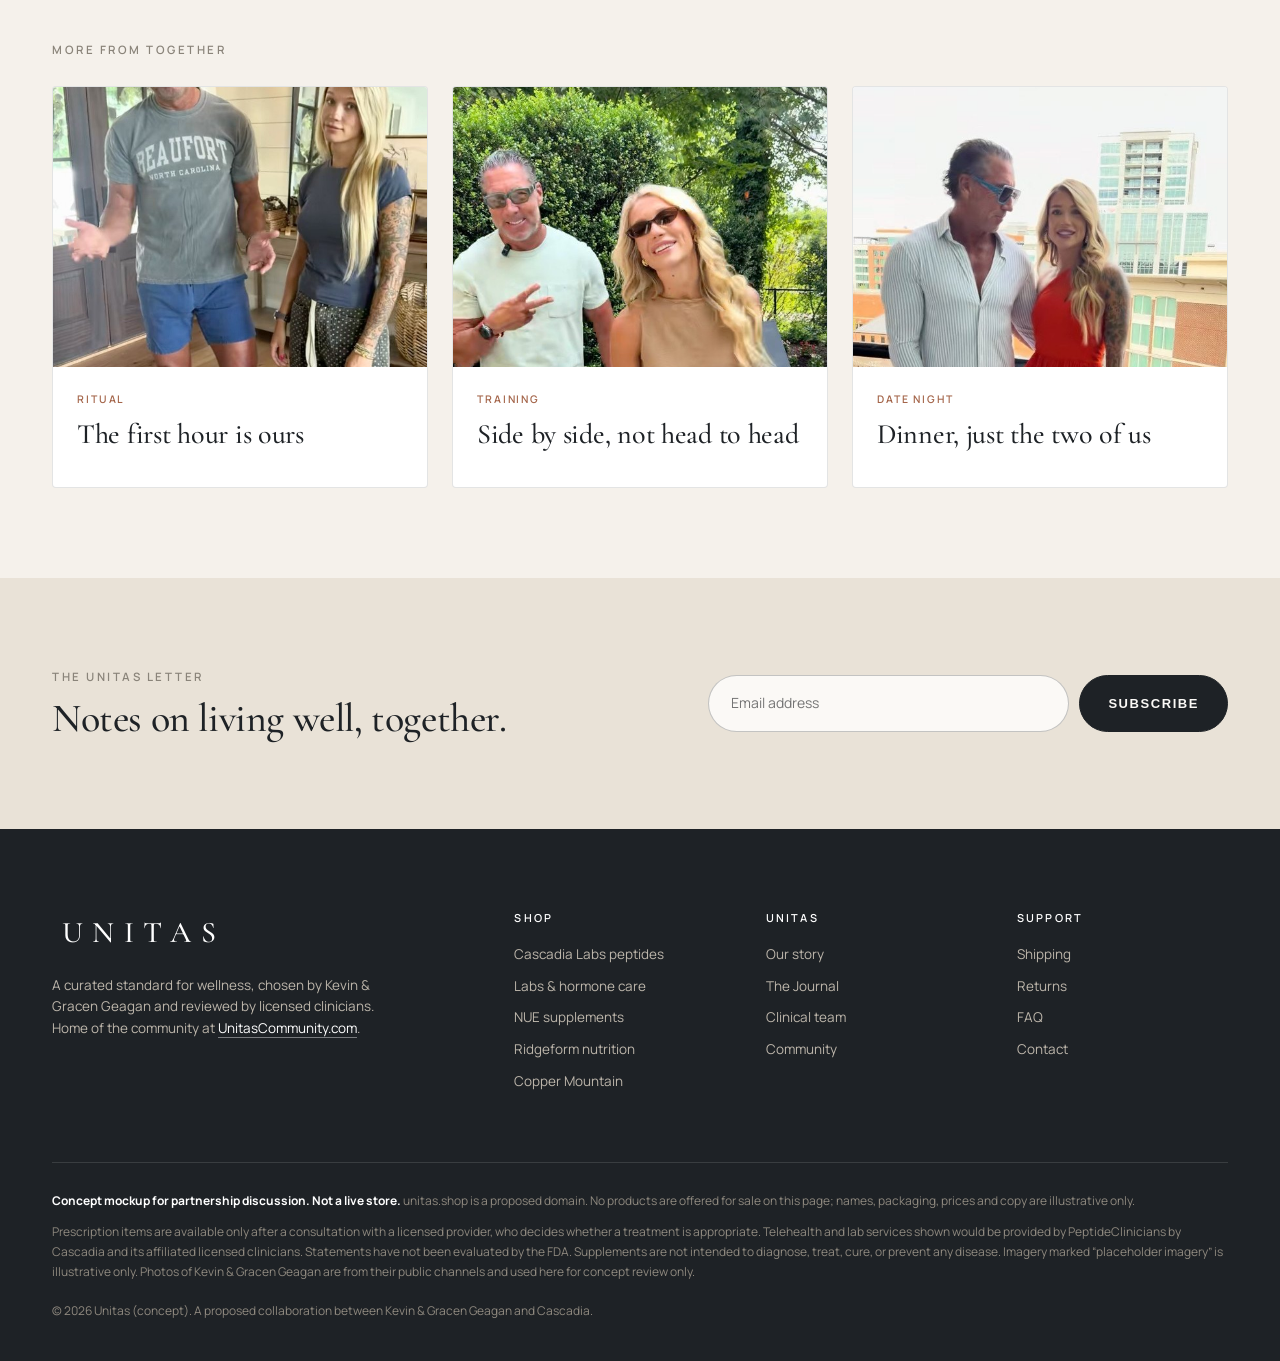
==== commit c63d3edd: "NUE supplements replace previous brand; Copper Mountain product name" ====
--- a/journal/together.html
+++ b/journal/together.html
@@ -65,7 +65,7 @@
 <footer><div class="wrap">
   <div class="cols">
     <div><a class="logo" href="../index.html">UNITAS</a><p style="margin-top:18px;max-width:340px">A curated standard for wellness, chosen by Kevin &amp; Gracen Geagan and reviewed by licensed clinicians. Home of the community at <a href="https://unitascommunity.com" style="color:#fff;border-bottom:1px solid rgba(255,255,255,.4)">UnitasCommunity.com</a>.</p></div>
-    <div><h5>Shop</h5><ul><li>Cascadia Labs peptides</li><li>Labs &amp; hormone care</li><li>Verity supplements</li><li>Ridgeform nutrition</li><li>Copper Mountain</li></ul></div>
+    <div><h5>Shop</h5><ul><li>Cascadia Labs peptides</li><li>Labs &amp; hormone care</li><li>NUE supplements</li><li>Ridgeform nutrition</li><li>Copper Mountain</li></ul></div>
     <div><h5>Unitas</h5><ul><li>Our story</li><li>The Journal</li><li>Clinical team</li><li>Community</li></ul></div>
     <div><h5>Support</h5><ul><li>Shipping</li><li>Returns</li><li>FAQ</li><li>Contact</li></ul></div>
   </div>
--- a/styles.css
+++ b/styles.css
@@ -302,3 +302,29 @@
 }
 .hero-split,.article-split{padding:0!important}
 .founders-img img{aspect-ratio:2/3!important;object-position:center top}
+.card .thumb img.vial{width:78%;height:88%;object-fit:contain;mix-blend-mode:multiply}
+.banner-img img[src*="vials-row"]{object-position:center 60%}
+.vials-banner .cap{position:static;max-width:none;background:transparent;backdrop-filter:none;padding:18px 4px 0;display:flex;gap:18px;align-items:baseline;flex-wrap:wrap}
+.vials-banner img{aspect-ratio:24/8;border-radius:4px}
+/* NUE supplements: amber + green */
+.nue{--amber:#8A4B1E;--green:#1F4D2E;--green2:#2F7A45;background:#F4EFE7}
+.nue .eyebrow{color:var(--green2)}
+.nue-wordmark{font-family:var(--sans);font-weight:500;font-size:46px;letter-spacing:.38em;color:var(--green);margin:14px 0 8px}
+.nue .plist{border-color:rgba(138,75,30,.25)}
+.nue .plist div{border-color:rgba(138,75,30,.18)}
+.nue .plist span,.nue .card .row span{color:var(--amber);font-weight:600}
+.nue .split .img img{aspect-ratio:1/1;object-fit:cover}
+.btn-nue{background:var(--green);color:#F4EFE7;border-color:var(--green)}
+.btn-nue:hover{background:transparent;color:var(--green)}
+.nue-grid{margin-top:64px}
+.nue .card .thumb{aspect-ratio:3/4;background:linear-gradient(180deg,#ECE7E1,#D9D3CC);overflow:hidden}
+.nue .card .thumb img{width:100%;height:100%;object-fit:cover;object-position:center top}
+.nue .card .kind{color:var(--green2)}
+.nue .card .row a{border-color:var(--green);color:var(--green)}
+.nue-render{width:62%;height:84%;display:flex;flex-direction:column;align-items:center;margin-top:8%}
+.nue-render .cap{width:96%;height:17%;border-radius:6px 6px 2px 2px;background:linear-gradient(90deg,#0f3d22,#2f8a4a 30%,#5fbf73 45%,#2a7a40 60%,#0f3d22);box-shadow:inset 0 -3px 6px rgba(0,0,0,.35)}
+.nue-render .glass{position:relative;width:100%;flex:1;border-radius:10px 10px 14px 14px;background:radial-gradient(120% 80% at 35% 30%,#a8582a 0%,#6e3214 45%,#3a170a 100%);box-shadow:inset 8px 0 18px rgba(255,255,255,.12),inset -10px 0 20px rgba(0,0,0,.35);color:#fff;font-family:var(--sans);overflow:hidden}
+.nue-render .nm{position:absolute;left:10%;top:9%;font-family:var(--serif);font-size:clamp(16px,1.6vw,22px)}
+.nue-render .sb{position:absolute;left:10%;top:22%;font-size:9px;opacity:.85;right:8%}
+.nue-render .wm{position:absolute;left:8%;right:8%;bottom:14%;font-size:clamp(34px,3.6vw,52px);letter-spacing:.12em;font-weight:500;text-align:center}
+.nue-render .ft{position:absolute;left:10%;bottom:5%;font-size:7.5px;opacity:.8}
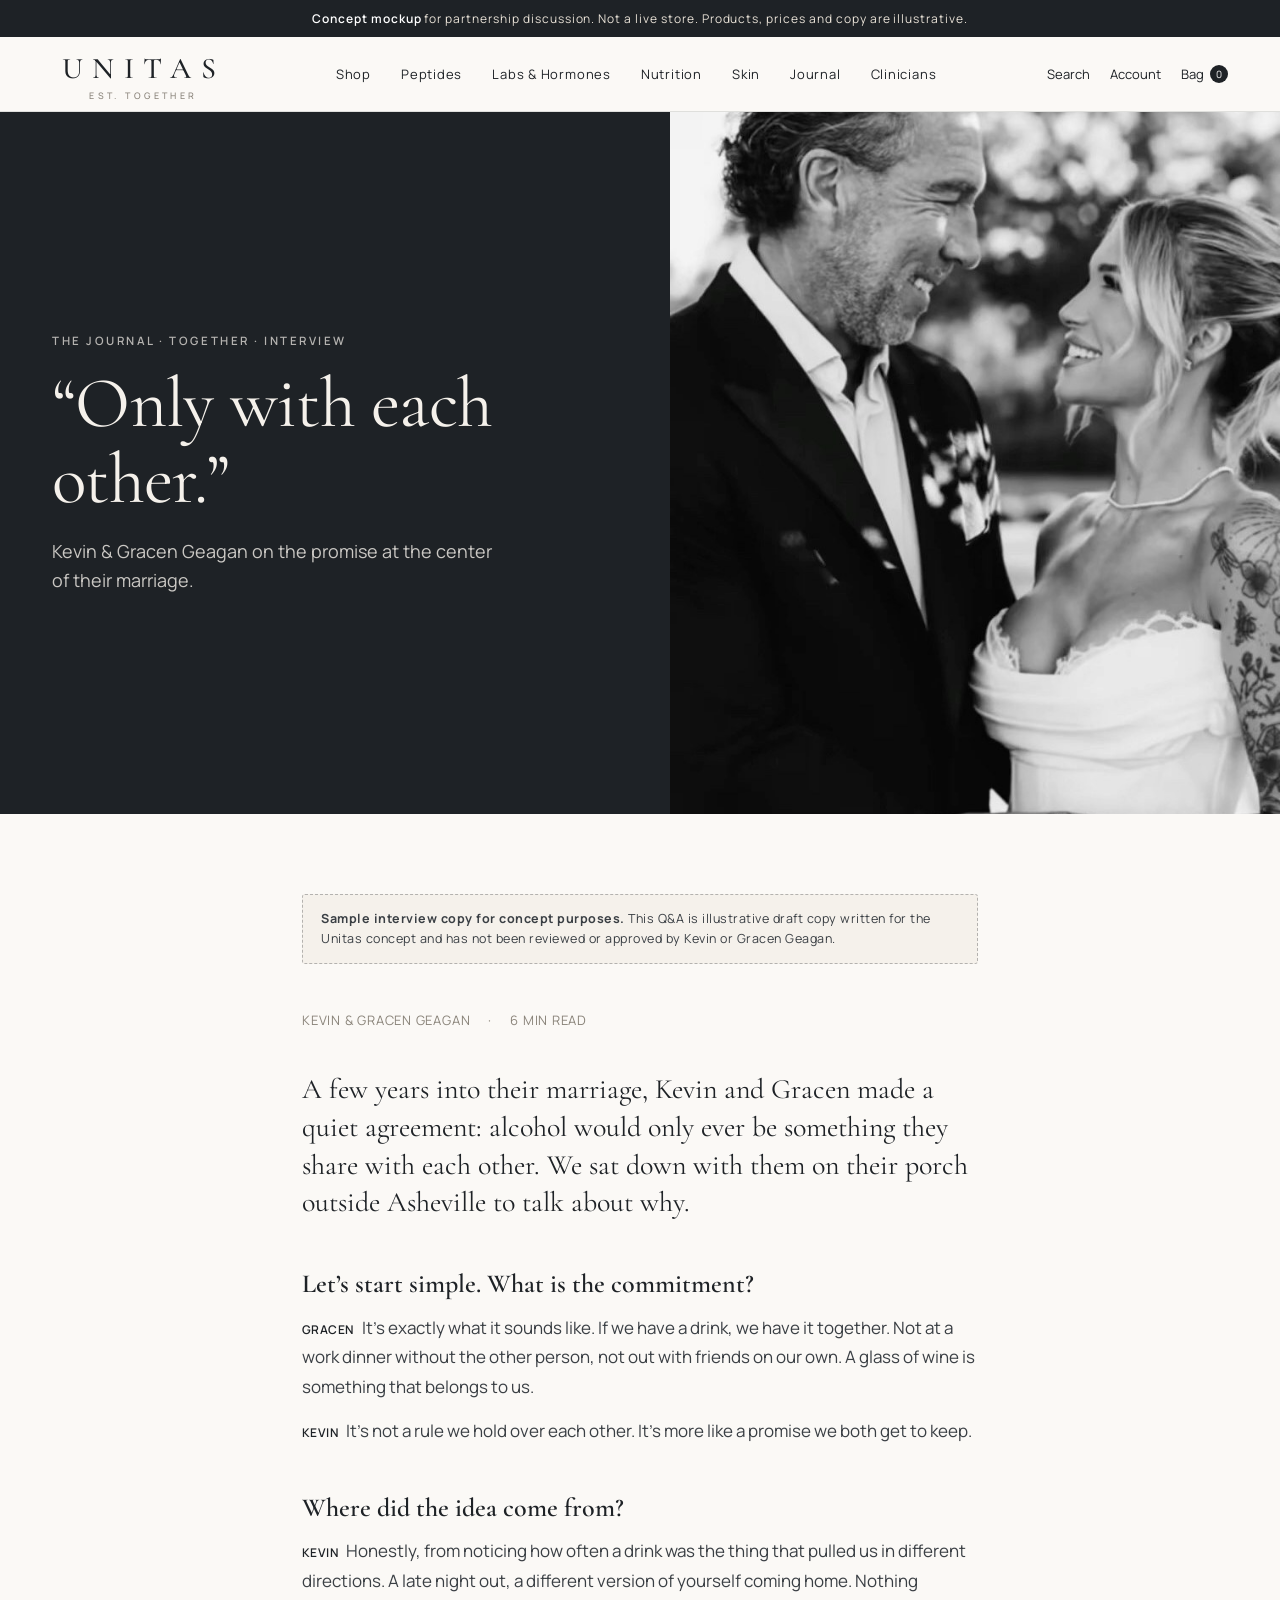
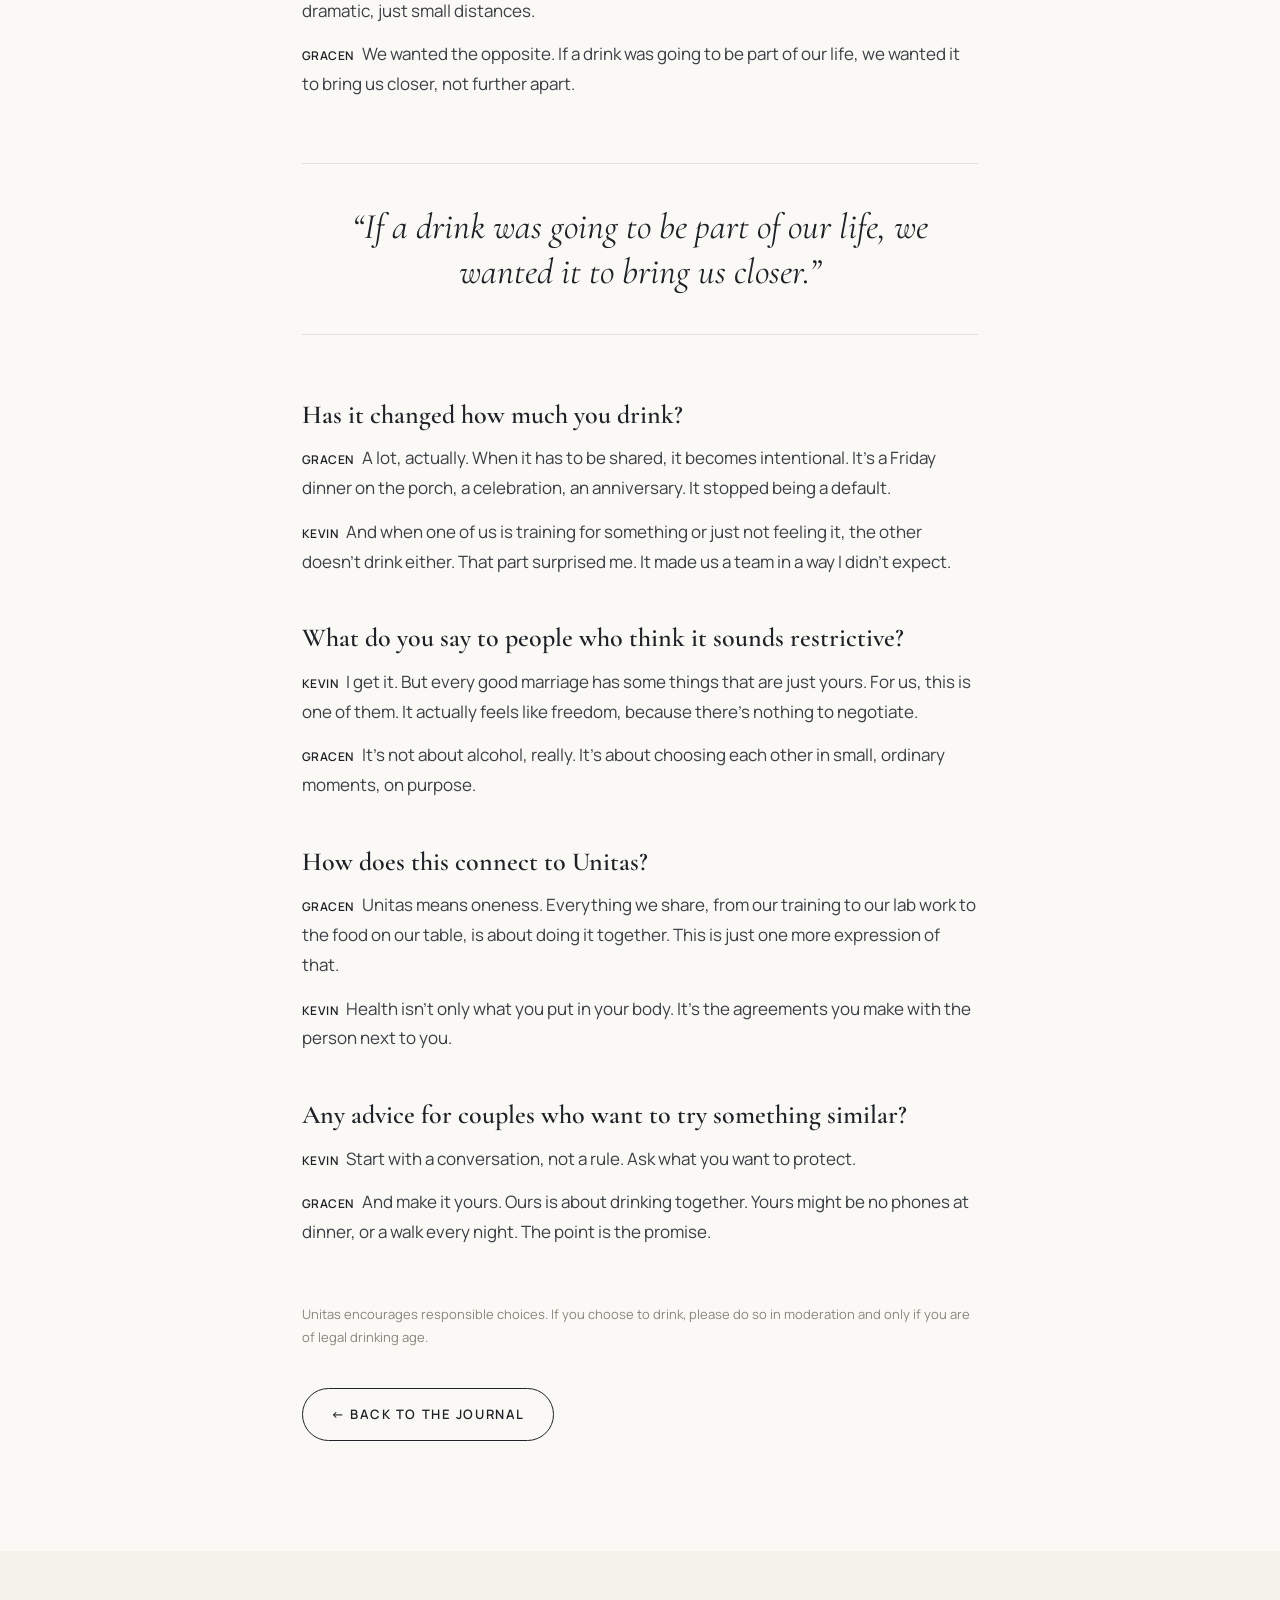
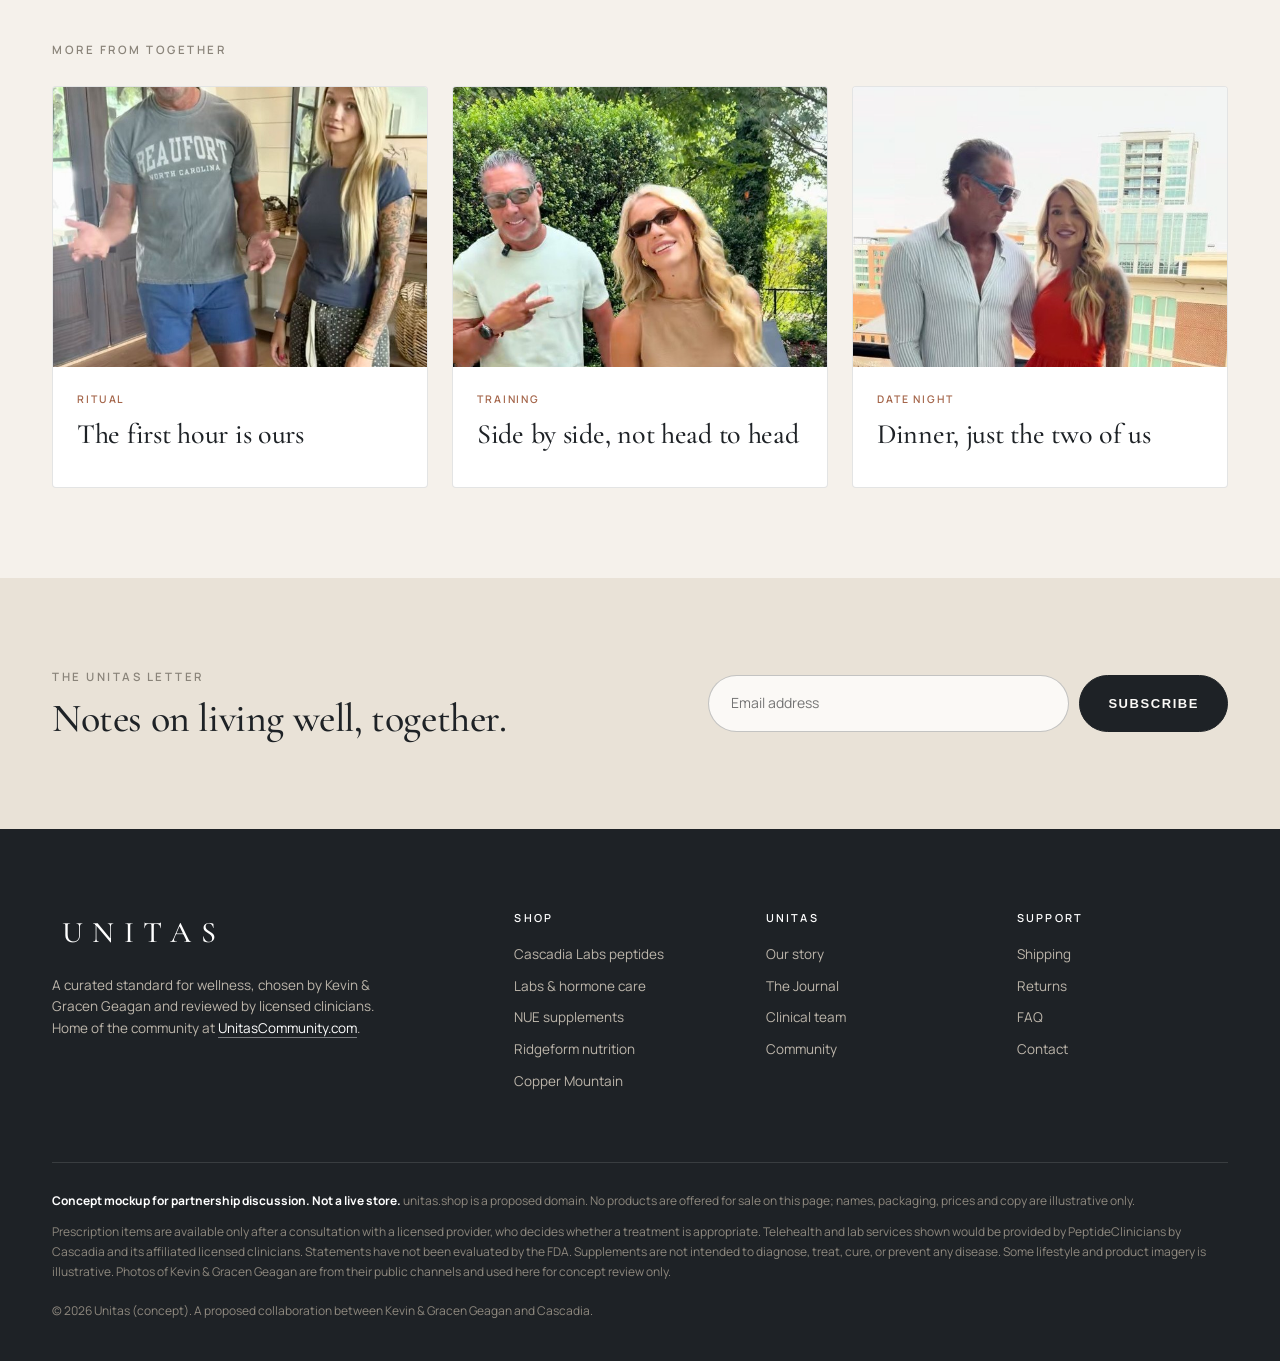
==== commit 9fb84e53: "Copper Mountain packaging photo and three-product line" ====
--- a/journal/together.html
+++ b/journal/together.html
@@ -71,7 +71,7 @@
   </div>
   <div class="legal">
     <p><b style="color:#fff">Concept mockup for partnership discussion. Not a live store.</b> unitas.shop is a proposed domain. No products are offered for sale on this page; names, packaging, prices and copy are illustrative only.</p>
-    <p>Prescription items are available only after a consultation with a licensed provider, who decides whether a treatment is appropriate. Telehealth and lab services shown would be provided by PeptideClinicians by Cascadia and its affiliated licensed clinicians. Statements have not been evaluated by the FDA. Supplements are not intended to diagnose, treat, cure, or prevent any disease. Imagery marked “placeholder imagery” is illustrative only. Photos of Kevin &amp; Gracen Geagan are from their public channels and used here for concept review only.</p>
+    <p>Prescription items are available only after a consultation with a licensed provider, who decides whether a treatment is appropriate. Telehealth and lab services shown would be provided by PeptideClinicians by Cascadia and its affiliated licensed clinicians. Statements have not been evaluated by the FDA. Supplements are not intended to diagnose, treat, cure, or prevent any disease. Some lifestyle and product imagery is illustrative. Photos of Kevin &amp; Gracen Geagan are from their public channels and used here for concept review only.</p>
     <p style="margin-top:18px">© 2026 Unitas (concept). A proposed collaboration between Kevin &amp; Gracen Geagan and Cascadia.</p>
   </div>
 </div></footer>
--- a/styles.css
+++ b/styles.css
@@ -328,3 +328,25 @@
 .nue-render .sb{position:absolute;left:10%;top:22%;font-size:9px;opacity:.85;right:8%}
 .nue-render .wm{position:absolute;left:8%;right:8%;bottom:14%;font-size:clamp(34px,3.6vw,52px);letter-spacing:.12em;font-weight:500;text-align:center}
 .nue-render .ft{position:absolute;left:10%;bottom:5%;font-size:7.5px;opacity:.8}
+/* Copper Mountain: navy + copper */
+.copper{--cmnavy:#16233F;--cmnavy2:#22345A;--cu:#C08457;--cu2:#E0A97E;background:linear-gradient(180deg,#16233F,#1B2B4C);color:#E9EDF4}
+.copper .eyebrow{color:var(--cu2)}
+.copper h2 em{color:var(--cu2)}
+.copper p.lede{color:#C4CCDA}
+.copper .plist{border-color:rgba(192,132,87,.35)}
+.copper .plist div{border-color:rgba(192,132,87,.22)}
+.copper .plist small{color:#9BA6BA}
+.copper .plist span{color:var(--cu2)}
+.copper .btn{border-color:var(--cu);color:#F3E3D6;background:transparent}
+.copper .btn:hover{background:var(--cu);color:var(--cmnavy)}
+.copper .img img{aspect-ratio:4/3!important;object-fit:cover}
+.cm-grid{grid-template-columns:repeat(3,1fr);margin-top:64px}
+.copper .card{background:#1F3056;border-color:rgba(192,132,87,.25)}
+.copper .card .thumb{aspect-ratio:3/4;background:#16233F;overflow:hidden}
+.copper .card .thumb img{width:100%;height:100%;object-fit:cover}
+.copper .card .body h4{color:#F1F3F8}
+.copper .card .kind{color:var(--cu2)}
+.copper .card .body p{color:#B9C2D3}
+.copper .card .row{border-color:rgba(192,132,87,.25);color:var(--cu2)}
+.copper .card .row a{border-color:var(--cu);color:#F3E3D6}
+@media(max-width:720px){.cm-grid{grid-template-columns:1fr 1fr}}
